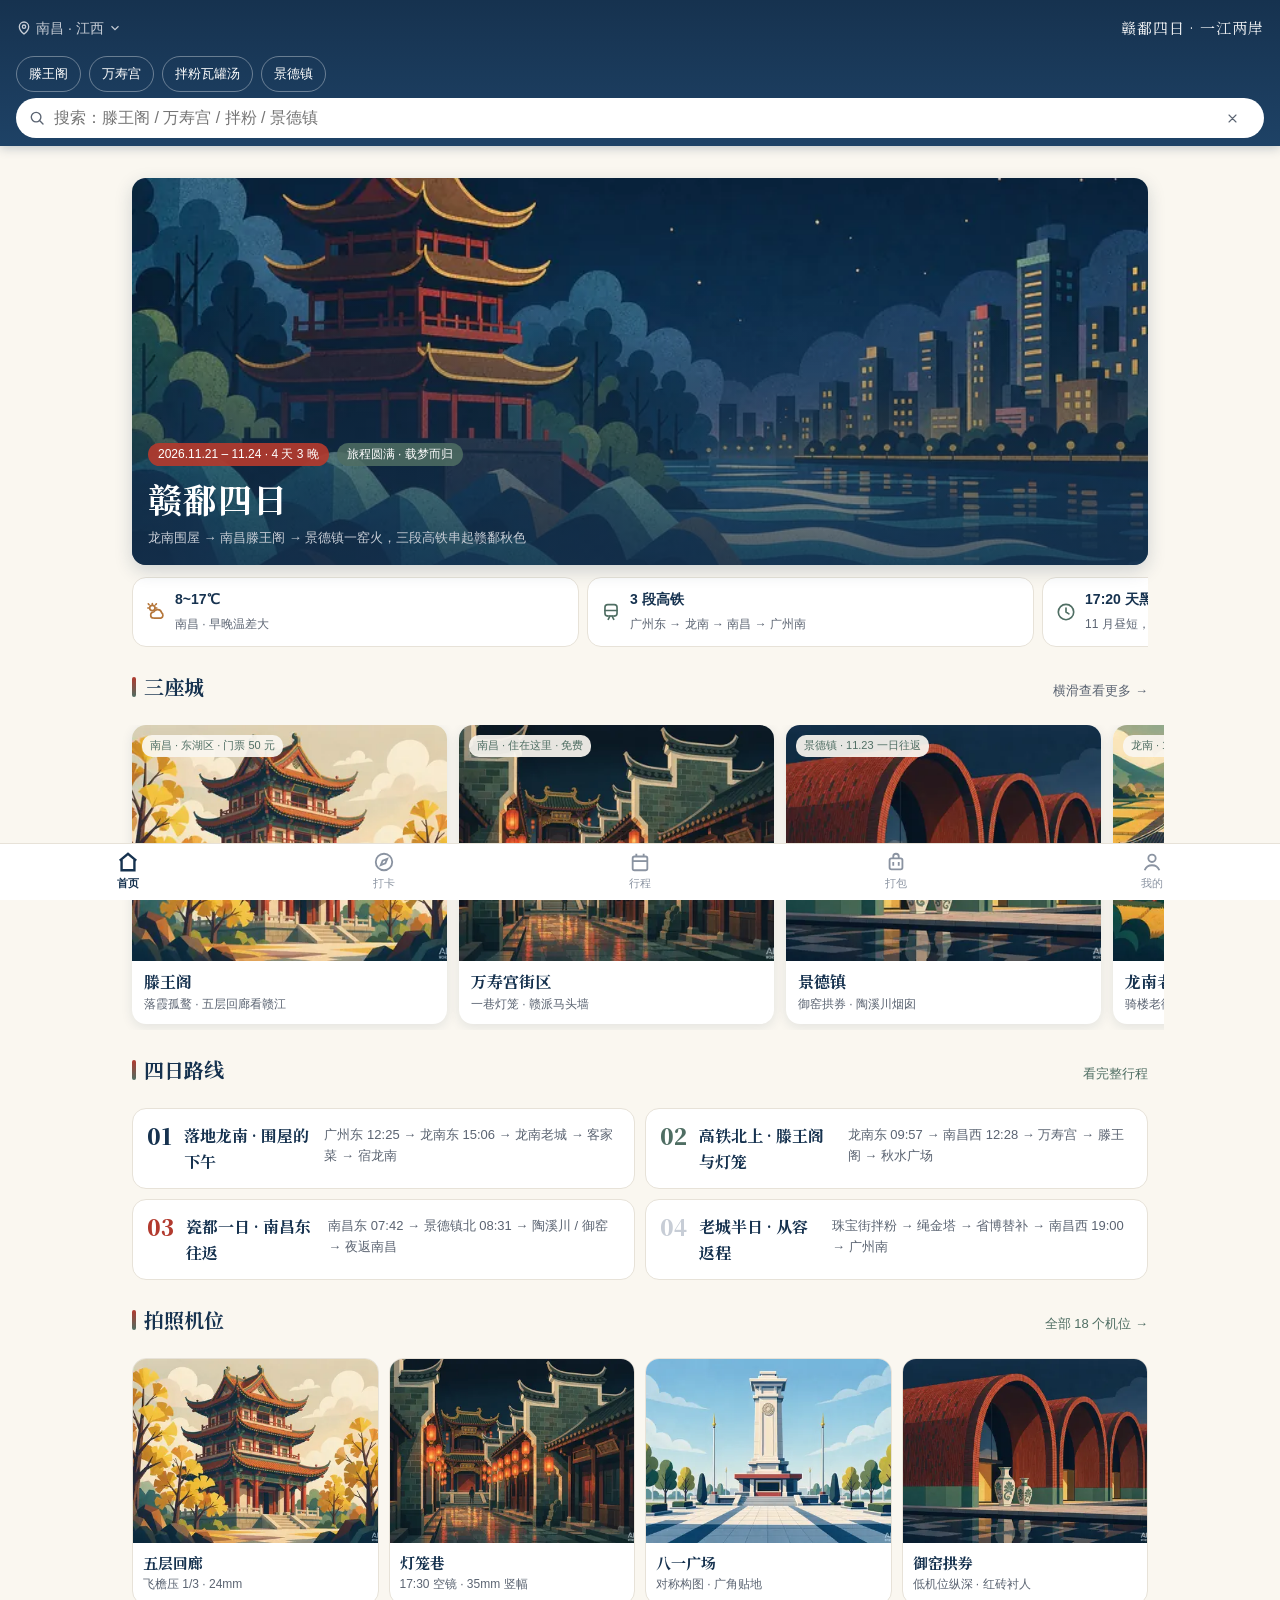
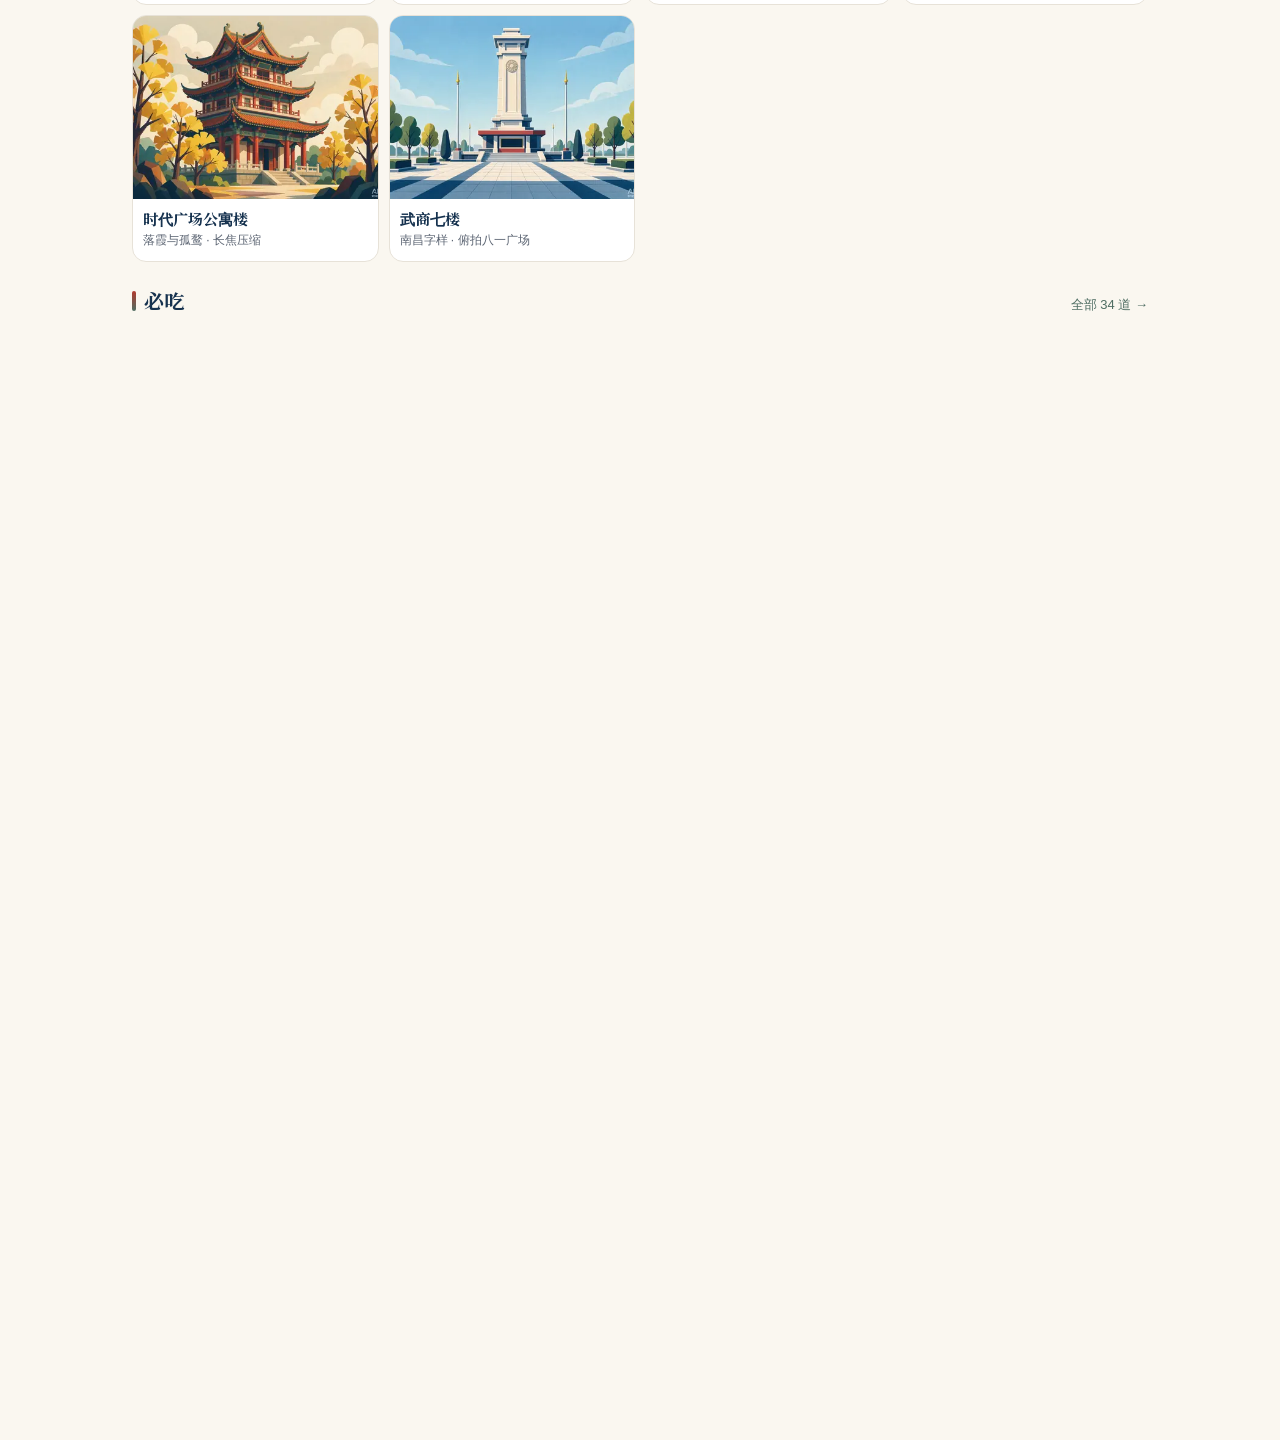
==== index.html @ b6989832 "init: 赣鄱四日行程站（龙南 南昌 景德镇）" ====
<!DOCTYPE html>
<html lang="zh-CN">
<head>
<meta charset="UTF-8">
<meta name="viewport" content="width=device-width, initial-scale=1.0, maximum-scale=1.0, user-scalable=no, viewport-fit=cover">
<meta name="theme-color" content="#16324F">
<meta name="mobile-web-app-capable" content="yes">
<meta name="apple-mobile-web-app-capable" content="yes">
<meta name="apple-mobile-web-app-status-bar-style" content="black-translucent">
<meta name="description" content="赣鄱四日：龙南客家围屋、南昌滕王阁与万寿宫、景德镇一日瓷都。2026.11.21–11.24 真实行程、车次、机位与穿搭、避坑与紧急备案。">
<title>首页 | 赣鄱四日 · 龙南 南昌 景德镇</title>
<link rel="manifest" href="manifest.webmanifest">
<link rel="icon" href="assets/icon-192.png">
<link rel="apple-touch-icon" href="assets/icon-192.png">
<!-- shell:critical — 首帧即上主题底色，避免外部样式表到达前出现白闪 -->
<style>html{background:#FAF7F0}</style>
<link rel="preload" as="font" type="font/woff2" href="assets/fonts/noto-serif-sc-subset.woff2" crossorigin>
<link rel="stylesheet" href="css/style.css">
<link rel="preload" as="image" href="assets/img/banner-nanchang-800.webp"
      imagesrcset="assets/img/banner-nanchang-400.webp 400w, assets/img/banner-nanchang-800.webp 800w"
      imagesizes="(max-width:640px) 100vw, 720px" fetchpriority="high">
</head>
<body data-page="home">
<!-- shell:icons — 手绘 SVG 图标雪碧图，改图标请改 tools/build-shell.py 后重跑 -->
<svg class="ic-sprite" aria-hidden="true" focusable="false">
  <symbol id="i-locate" viewBox="0 0 24 24"><path d="M12 21s-6.5-5.4-6.5-10.2A6.5 6.5 0 0 1 18.5 10.8C18.5 15.6 12 21 12 21z"/><circle cx="12" cy="10.6" r="2.4"/></symbol>
  <symbol id="i-heart" viewBox="0 0 24 24"><path d="M20.8 4.8a5.4 5.4 0 0 0-7.6 0L12 6.1l-1.2-1.3a5.4 5.4 0 0 0-7.6 7.6l1.2 1.3L12 21l7.6-7.3 1.2-1.3a5.4 5.4 0 0 0 0-7.6z"/></symbol>
  <symbol id="i-close" viewBox="0 0 24 24"><path d="M6.4 6.4 17.6 17.6M17.6 6.4 6.4 17.6"/></symbol>
  <symbol id="i-search" viewBox="0 0 24 24"><circle cx="10.8" cy="10.8" r="6.4"/><path d="m20 20-4.6-4.6"/></symbol>
  <symbol id="i-chevron" viewBox="0 0 24 24"><path d="m9.5 5 6.5 7-6.5 7"/></symbol>
  <symbol id="i-up" viewBox="0 0 24 24"><path d="M12 19.6V6.6"/><path d="m6.6 12.2 5.4-5.4 5.4 5.4"/></symbol>
  <symbol id="i-check" viewBox="0 0 24 24"><path d="m5 12.6 4.6 4.6L19 6.6"/></symbol>
  <symbol id="i-bulb" viewBox="0 0 24 24"><path d="M9.6 18.4h4.8"/><path d="M10.6 20.8h2.8"/><path d="M12 3.4a5.8 5.8 0 0 1 3.5 10.5c-.7.5-1.1 1.3-1.1 2.1H9.6c0-.8-.4-1.6-1.1-2.1A5.8 5.8 0 0 1 12 3.4z"/></symbol>
  <symbol id="i-download" viewBox="0 0 24 24"><path d="M12 3.8v10.2"/><path d="m8.2 10.4 3.8 3.8 3.8-3.8"/><path d="M4.6 18v1.6a2 2 0 0 0 2 2h10.8a2 2 0 0 0 2-2V18"/></symbol>
  <symbol id="i-install" viewBox="0 0 24 24"><rect x="7" y="3.2" width="10" height="17.6" rx="2.2"/><path d="M10.6 6.4h2.8"/><path d="M12 9.6v5.4"/><path d="m10.1 12.4 1.9 2 1.9-2"/></symbol>
  <symbol id="i-bag" viewBox="0 0 24 24"><rect x="4.2" y="8" width="15.6" height="12" rx="2.2"/><path d="M9 8V6.2a3 3 0 0 1 6 0V8"/><path d="M9 12.4v3.6M15 12.4v3.6"/></symbol>
  <symbol id="i-map" viewBox="0 0 24 24"><path d="M9 4 3.5 6.5v13L9 17l6 2.5L21 17V4l-6 2.5z"/><path d="M9 4v13M15 6.5v13"/></symbol>
  <symbol id="i-trash" viewBox="0 0 24 24"><path d="M4.6 7h14.8"/><path d="M9.6 7V5.4A1.4 1.4 0 0 1 11 4h2a1.4 1.4 0 0 1 1.4 1.4V7"/><path d="M6.7 7l.8 12.1a2 2 0 0 0 2 1.9h5a2 2 0 0 0 2-1.9L17.3 7"/><path d="M10.4 11v6M13.6 11v6"/></symbol>
  <symbol id="i-chat" viewBox="0 0 24 24"><path d="M4 6.6A2.6 2.6 0 0 1 6.6 4h10.8A2.6 2.6 0 0 1 20 6.6V14a2.6 2.6 0 0 1-2.6 2.6H9.4L4 20.4z"/><circle cx="9" cy="10.4" r=".9" fill="currentColor" stroke="none"/><circle cx="12" cy="10.4" r=".9" fill="currentColor" stroke="none"/><circle cx="15" cy="10.4" r=".9" fill="currentColor" stroke="none"/></symbol>
  <symbol id="i-calendar" viewBox="0 0 24 24"><rect x="4" y="5.4" width="16" height="14.2" rx="2.2"/><path d="M4 10h16M8.6 3.4v3.4M15.4 3.4v3.4"/></symbol>
  <symbol id="i-users" viewBox="0 0 24 24"><circle cx="9.4" cy="8.4" r="3.2"/><path d="M3.6 19.6c.8-3.4 3.2-5.2 5.8-5.2s5 1.8 5.8 5.2"/><path d="M16.2 5.6a3.2 3.2 0 0 1 0 6"/><path d="M17.4 14.8c2.2.6 3.6 2.4 4.2 4.8"/></symbol>
  <symbol id="i-note" viewBox="0 0 24 24"><path d="M6 3.6h8.4L19 8.2v12.2H6z"/><path d="M14 3.6v4.8h4.8"/><path d="M9 12.8h6M9 16.2h4"/></symbol>
  <symbol id="i-plane" viewBox="0 0 24 24"><path d="M21.4 3.2 2.8 10.4l6.6 2.4 2.4 6.6z"/><path d="M21.4 3.2 9.4 12.8"/></symbol>
  <symbol id="i-sun" viewBox="0 0 24 24"><circle cx="8" cy="7.6" r="2.9"/><path d="M8 2.8v1.5M3.1 7.6h1.5M11.4 7.6h1.5M4.5 4.1 3.6 3.2M11.5 4.1l.9-.9"/><path d="M17.6 18.6H9.4a3.3 3.3 0 0 1 .2-6.6 4.6 4.6 0 0 1 8.6.8 3.4 3.4 0 0 1-.6 5.8z"/></symbol>
  <symbol id="i-moon" viewBox="0 0 24 24"><circle cx="11.4" cy="12.8" r="7"/><circle cx="9" cy="10.6" r="1.3"/><circle cx="13.6" cy="14.4" r="1"/><circle cx="11" cy="16.2" r=".7"/><path d="M19.4 3.4l.5 1.4 1.4.5-1.4.5-.5 1.4-.5-1.4-1.4-.5 1.4-.5z" fill="currentColor" stroke="none"/></symbol>
  <symbol id="i-music" viewBox="0 0 24 24"><circle cx="7.6" cy="17.4" r="2.6"/><circle cx="16.4" cy="15.2" r="2.6"/><path d="M10.2 17.4V6.6l8.8-1.8v10.4"/></symbol>
  <symbol id="i-bowl" viewBox="0 0 24 24"><path d="M3.8 11.6h16.4a8.2 8.2 0 0 1-16.4 0z"/><path d="M2.6 11.6h18.8"/><path d="M9.4 8.6c1.2-1.4 1.2-2.6 0-4M14.6 8.6c1.2-1.4 1.2-2.6 0-4"/></symbol>
  <symbol id="i-noodle" viewBox="0 0 24 24"><path d="M4.4 12.2h15.2a7.6 7.6 0 0 1-15.2 0z"/><path d="M3.2 12.2h17.6"/><path d="M14.6 3.2 20.8 9.4M17.4 2.6 21.6 6.8"/><path d="M8.8 9.4c2.4-1.6 4.4 1.6 6.8 0"/></symbol>
  <symbol id="i-rice" viewBox="0 0 24 24"><path d="M4 12.6h16a8 8 0 0 1-16 0z"/><path d="M2.8 12.6h18.4"/><path d="M6.8 12.6a5.2 5.2 0 0 1 10.4 0"/><circle cx="10.2" cy="9.6" r=".7" fill="currentColor" stroke="none"/><circle cx="13.6" cy="10" r=".7" fill="currentColor" stroke="none"/></symbol>
  <symbol id="i-fish" viewBox="0 0 24 24"><path d="M15 12c-2.4-3.8-5-5.4-7.6-5.4C4.6 6.6 3 9.2 3 12s1.6 5.4 4.4 5.4c2.6 0 5.2-1.6 7.6-5.4z"/><path d="M15 7.4 20.4 12 15 16.6z"/><circle cx="6.6" cy="10.8" r=".8" fill="currentColor" stroke="none"/></symbol>
  <symbol id="i-meat" viewBox="0 0 24 24"><path d="M5.2 8.2c3.6-3 8.6-3.4 12.2-.8 3 2.2 3.4 6 .8 8.8-2.6 2.8-7.4 3.6-11 1.6-3.6-2-4.6-6.8-2-9.6z"/><path d="M8 10.8c2.8-1.4 5.8-.8 7.6 1.6"/></symbol>
  <symbol id="i-chili" viewBox="0 0 24 24"><path d="M8 19.4c-3-3.8-2.2-9 1.8-11.2 2.6-1.4 5.2-.4 5.8 1.6-3.6 1-5.6 4.2-4.6 7.6.4 1.4-.6 2.6-3 2z"/><path d="M13.4 6.4c1.2-1.6 2.8-1.8 4.2-1-.4 1.4-1.4 2.4-2.8 2.6"/></symbol>
  <symbol id="i-fire" viewBox="0 0 24 24"><path d="M12 20.8c3.3 0 5.8-2.3 5.8-5.4 0-5.6-5.8-6.6-5.8-11.4 0 0-6.2 3.2-6.2 9.6 0 4 3 7.2 6.2 7.2z"/><path d="M12 20.8c1.7 0 3-1.2 3-2.9 0-2.4-2.4-3.4-2.4-5.9 0 0-3 1.7-3 4.7 0 2.3 1.1 4.1 2.4 4.1z"/></symbol>
  <symbol id="i-drumstick" viewBox="0 0 24 24"><path d="M18.4 5.2c1 2.6-.4 5.4-3 7-2.4 1.4-5.2 1.6-7.4.6l2.2-2.2c1.8-1.8 2.4-4.4 1.4-6.4z"/><path d="M8.2 12.6 5.2 15.6"/><circle cx="4.4" cy="17" r="1.8"/><circle cx="7" cy="14.4" r="1.8"/></symbol>
  <symbol id="i-dumpling" viewBox="0 0 24 24"><path d="M3.8 15.6c0-4 3.7-7.2 8.2-7.2s8.2 3.2 8.2 7.2z"/><path d="M3.8 15.6h16.4"/><path d="M7.2 10.8c-.6 1.4-1 3-1 4.8M12 8.8v6.8M16.8 10.8c.6 1.4 1 3 1 4.8"/></symbol>
  <symbol id="i-tofu" viewBox="0 0 24 24"><rect x="4.4" y="6.8" width="15.2" height="11" rx="2"/><path d="M4.4 11.4h15.2M9.8 6.8v11"/></symbol>
  <symbol id="i-veg" viewBox="0 0 24 24"><path d="M6.6 17.8C4 15 4.6 9.6 9.4 6.8c4.8-2.8 10-1.2 11.4 3 1.4 4.4-2.2 9-7 9.8-2.8.4-5.6.2-7.2-1.8z"/><path d="M9.6 17.4C11.6 12.8 14.2 9.4 17.8 7.4"/></symbol>
  <symbol id="i-skewer" viewBox="0 0 24 24"><path d="M9.2 21V4.2"/><circle cx="9.2" cy="7.6" r="2.5"/><circle cx="9.2" cy="12.6" r="2.5"/><circle cx="9.2" cy="17.6" r="2.5"/></symbol>
  <symbol id="i-drink" viewBox="0 0 24 24"><path d="M6.6 6.6h10.8l-1.4 13a2 2 0 0 1-2 1.8h-4a2 2 0 0 1-2-1.8z"/><path d="M5.4 6.6h13.2"/><path d="M14.6 2.8 12.4 7"/><path d="M9.6 11.4h4.4v3.4H9.6z"/></symbol>
  <symbol id="i-pig" viewBox="0 0 24 24"><circle cx="12" cy="12.6" r="6.8"/><path d="M6.6 8 5.2 4.4l3.8 1.6M17.4 8l1.4-3.6-3.8 1.6"/><ellipse cx="12" cy="14.2" rx="3.2" ry="2.2"/><circle cx="10.8" cy="14.2" r=".6" fill="currentColor" stroke="none"/><circle cx="13.2" cy="14.2" r=".6" fill="currentColor" stroke="none"/><circle cx="9.4" cy="10.8" r=".7" fill="currentColor" stroke="none"/><circle cx="14.6" cy="10.8" r=".7" fill="currentColor" stroke="none"/></symbol>
  <symbol id="i-hotel" viewBox="0 0 24 24"><path d="M3.4 20.4V7.6"/><path d="M3.4 14.4h17.2v6"/><path d="M8 11.6a2.4 2.4 0 0 1 2.4-2.4h5.6a2.4 2.4 0 0 1 2.4 2.4v2.8"/></symbol>
  <symbol id="i-craft" viewBox="0 0 24 24"><path d="M12 3.6 20.4 12 12 20.4 3.6 12z"/><path d="M12 8.2 15.8 12 12 15.8 8.2 12z"/></symbol>
  <symbol id="i-silver" viewBox="0 0 24 24"><path d="M4.6 5.6c0 6.4 3.3 10.6 7.4 12.8 4.1-2.2 7.4-6.4 7.4-12.8"/><path d="M4.6 5.6h14.8"/><circle cx="12" cy="19.4" r="1.5"/></symbol>
  <symbol id="i-wine" viewBox="0 0 24 24"><path d="M7 6.8h10l-1.2 11.2a2.4 2.4 0 0 1-2.4 2.2h-2.8a2.4 2.4 0 0 1-2.4-2.2z"/><path d="M7 6.8c0-2 2.2-3.4 5-3.4s5 1.4 5 3.4"/><path d="M8.2 11.6h7.6"/></symbol>
  <symbol id="i-stage" viewBox="0 0 24 24"><path d="M3.6 20.4V6.4M20.4 20.4V6.4"/><path d="M3.6 6.4h16.8"/><path d="M6 6.4c0 5.4 2 9.2 6 9.6 4-.4 6-4.2 6-9.6"/></symbol>
  <symbol id="i-house" viewBox="0 0 24 24"><path d="M3.6 10.6 12 4.2l8.4 6.4"/><path d="M6.2 9.4v5.2h11.6V9.4"/><path d="M8.6 14.6v5.8M15.4 14.6v5.8"/><path d="M6.4 20.4h11.2"/></symbol>
  <symbol id="i-compass" viewBox="0 0 24 24"><circle cx="12" cy="12" r="8.4"/><path d="m15.2 8.8-2.2 5.6-5.6 2.2 2.2-5.6z"/></symbol>
  <symbol id="i-card" viewBox="0 0 24 24"><rect x="3.4" y="5.4" width="17.2" height="13.2" rx="2.2"/><circle cx="8.8" cy="11" r="1.9"/><path d="M14.2 10.2h3.6M14.2 13.4h2.4"/><path d="M6.2 15.6c1.2-1 2.6-1.4 4-1.2"/></symbol>
  <symbol id="i-plug" viewBox="0 0 24 24"><path d="M9 3.6v5M15 3.6v5"/><path d="M7 8.6h10v2.8a5 5 0 0 1-10 0z"/><path d="M12 16.4v4"/></symbol>
  <symbol id="i-coat" viewBox="0 0 24 24"><path d="M9.2 3.8 5 6 3.6 10.8 6.2 12.4v8h11.6v-8l2.6-1.6-1.4-4.8-4.2-2.2"/><path d="M9.2 3.8c0 1.6 1.3 2.8 2.8 2.8s2.8-1.2 2.8-2.8"/></symbol>
  <symbol id="i-bottle" viewBox="0 0 24 24"><rect x="8.4" y="8.8" width="7.2" height="11.6" rx="2"/><path d="M10.4 8.8V5.6h3.2v3.2"/><rect x="9.6" y="2.6" width="4.8" height="3" rx="1"/></symbol>
  <symbol id="i-pill" viewBox="0 0 24 24"><g transform="rotate(-45 12 12)"><rect x="3.4" y="8.8" width="17.2" height="6.4" rx="3.2"/><path d="M12 8.8v6.4"/></g></symbol>
  <symbol id="i-backpack" viewBox="0 0 24 24"><path d="M5.6 9.4a6.4 6.4 0 0 1 12.8 0v9.2a2.4 2.4 0 0 1-2.4 2.4H8a2.4 2.4 0 0 1-2.4-2.4z"/><path d="M9 9.4V6.8a3 3 0 0 1 6 0v2.6"/><path d="M9.6 13.2h4.8v3.6H9.6z"/></symbol>
  <symbol id="i-ban" viewBox="0 0 24 24"><circle cx="12" cy="12" r="8.4"/><path d="M6.4 17.6 17.6 6.4"/></symbol>
  <symbol id="i-bell" viewBox="0 0 24 24"><path d="M6.4 17.4c1-1.2 1.4-2.6 1.4-4.2C7.8 9.4 9.6 7 12 7s4.2 2.4 4.2 6.2c0 1.6.4 3 1.4 4.2z"/><path d="M4.6 17.4h14.8"/><path d="M10.2 20.4a2.1 2.1 0 0 0 3.6 0"/></symbol>
  <symbol id="i-train" viewBox="0 0 24 24"><rect x="5.4" y="4" width="13.2" height="12.4" rx="3"/><path d="M5.4 10.4h13.2"/><path d="M9 20l1.8-3.6M15 20l-1.8-3.6"/><path d="M8 16.4h.01M16 16.4h.01"/></symbol>
  <symbol id="i-camera" viewBox="0 0 24 24"><rect x="3.4" y="7.6" width="17.2" height="12" rx="2.6"/><path d="M8.6 7.6 10 5.2h4l1.4 2.4"/><circle cx="12" cy="13.6" r="3.6"/></symbol>
  <symbol id="i-umbrella" viewBox="0 0 24 24"><path d="M3.4 12.2a8.6 8.6 0 0 1 17.2 0z"/><path d="M12 12.2v6.4a2.4 2.4 0 0 1-4.8 0"/><path d="M12 3.6v1"/></symbol>
  <symbol id="i-ticket" viewBox="0 0 24 24"><path d="M3.6 8.2V6.4h16.8v1.8a2.4 2.4 0 0 0 0 4.4v1.8H3.6v-1.8a2.4 2.4 0 0 0 0-4.4z"/><path d="M9 8.4v7.2" stroke-dasharray="2 2.4"/></symbol>
  <symbol id="i-clock" viewBox="0 0 24 24"><circle cx="12" cy="12" r="8.4"/><path d="M12 7.6V12l3.2 2"/></symbol>
  <symbol id="i-porcelain" viewBox="0 0 24 24"><path d="M8 3.6h8l-.6 3.2c2 1.2 3.2 3.4 3.2 6 0 4.2-3.2 7.6-6.6 7.6S5.4 17 5.4 12.8c0-2.6 1.2-4.8 3.2-6z"/><path d="M9.4 8.6c1.6 1 3.6 1 5.2 0"/><path d="M9.6 3.6c0-1.2 1-1.6 1.6-1.6"/></symbol>
  <symbol id="i-pagoda" viewBox="0 0 24 24"><path d="M4.6 19.4h14.8"/><path d="M6.4 19.4V9.2h11.2v10.2"/><path d="M4 9.2h16L12 4z"/><path d="M9.6 19.4v-5.6h4.8v5.6"/><path d="M12 4V1.8"/></symbol>
  <symbol id="i-fountain" viewBox="0 0 24 24"><path d="M3 20.4h18"/><path d="M12 20.4V12"/><path d="M12 12c0-3 2-5 4.4-5.6M12 12c0-3-2-5-4.4-5.6"/><path d="M12 12c0-2 .8-3.6 2-4.6M12 12c0-2-.8-3.6-2-4.6"/><path d="M6.6 6.4h.01M17.4 6.4h.01"/></symbol>
</svg>
<!-- /shell:icons -->

<!-- shell:topbar — 由 tools/build-shell.py 生成，改壳请改脚本后重跑 -->
<header class="topbar has-chips has-search">
  <div class="topbar-row">
    <button class="loc-btn" id="locBtn" aria-label="定位">
      <svg viewBox="0 0 24 24" width="16" height="16" fill="none" stroke="currentColor" stroke-width="2"><path d="M12 21s-7-5.5-7-11a7 7 0 1 1 14 0c0 5.5-7 11-7 11z"/><circle cx="12" cy="10" r="2.5"/></svg>
      <span id="locText">南昌 · 江西</span>
      <svg viewBox="0 0 24 24" width="14" height="14" fill="none" stroke="currentColor" stroke-width="2"><path d="m6 9 6 6 6-6"/></svg>
    </button>
    <span class="topbar-title">赣鄱四日 · 一江两岸</span>
  </div>

  <div class="hot-chips" id="hotChips">
    <a class="chip-link" href="index.html?kw=滕王阁" data-kw="滕王阁">滕王阁</a>
    <a class="chip-link" href="index.html?kw=万寿宫" data-kw="万寿宫">万寿宫</a>
    <a class="chip-link" href="explore.html?kw=拌粉" data-kw="拌粉">拌粉瓦罐汤</a>
    <a class="chip-link" href="explore.html?kw=景德镇" data-kw="景德镇">景德镇</a>
  </div>
  <div class="search-wrap">
    <svg class="ic search-ico" aria-hidden="true"><use href="#i-search"/></svg>
    <input id="searchInput" type="search" placeholder="搜索：滕王阁 / 万寿宫 / 拌粉 / 景德镇" autocomplete="off" aria-label="搜索目的地、美食、非遗">
    <button class="search-clear" id="searchClear" hidden aria-label="清空搜索"><svg class="ic" aria-hidden="true"><use href="#i-close"/></svg></button>
  </div>
</header>
<!-- /shell:topbar -->

<!-- shell:tabbar — 由 tools/build-shell.py 生成，改壳请改脚本后重跑 -->
<nav class="tabbar" aria-label="主导航">
  <a class="tab active" href="index.html" aria-label="首页" aria-current="page">
    <svg viewBox="0 0 24 24" fill="none" stroke="currentColor" stroke-width="2"><path d="M3 10.5 12 3l9 7.5"/><path d="M5 9.5V21h14V9.5"/></svg>
    <span>首页</span>
  </a>
  <a class="tab" href="explore.html" aria-label="打卡">
    <svg viewBox="0 0 24 24" fill="none" stroke="currentColor" stroke-width="2"><circle cx="12" cy="12" r="9"/><path d="m15.5 8.5-2 5-5 2 2-5z"/></svg>
    <span>打卡</span>
  </a>
  <a class="tab" href="trip.html" aria-label="行程">
    <svg viewBox="0 0 24 24" fill="none" stroke="currentColor" stroke-width="2"><path d="M8 3v3M16 3v3"/><rect x="4" y="6" width="16" height="15" rx="2"/><path d="M4 11h16"/></svg>
    <span>行程</span>
  </a>
  <a class="tab" href="pack.html" aria-label="打包">
    <svg viewBox="0 0 24 24" fill="none" stroke="currentColor" stroke-width="2"><rect x="5" y="8" width="14" height="12" rx="2"/><path d="M9 8V6a3 3 0 0 1 6 0v2M9 12v4M15 12v4"/></svg>
    <span>打包</span>
  </a>
  <a class="tab" href="me.html" aria-label="我的">
    <svg viewBox="0 0 24 24" fill="none" stroke="currentColor" stroke-width="2"><circle cx="12" cy="8" r="4"/><path d="M4 21c1.5-4 5-5.5 8-5.5s6.5 1.5 8 5.5"/></svg>
    <span>我的</span>
  </a>
</nav>
<!-- /shell:tabbar -->


<main id="app">
<section class="view" data-view="home">

  <!-- Banner -->
  <div class="banner">
    <img src="assets/img/banner-nanchang-800.webp"
         srcset="assets/img/banner-nanchang-400.webp 400w, assets/img/banner-nanchang-800.webp 800w"
         sizes="(max-width:640px) 100vw, 720px"
         width="800" height="600" fetchpriority="high" decoding="async"
         alt="赣江夜色与滕王阁剪影">
    <div class="banner-text">
      <p class="banner-meta"><span class="banner-tag">2026.11.21 – 11.24 · 4 天 3 晚</span><span class="cd-chip" id="cdText">距出发</span></p>
      <h1>赣鄱四日</h1>
      <p class="banner-sub">龙南围屋 → 南昌滕王阁 → 景德镇一窑火，三段高铁串起赣鄱秋色</p>
    </div>
  </div>

  <!-- 天气 + 行程提示条 -->
  <div class="wx-fest" aria-label="天气与行程信息">
    <div class="wx-item">
      <svg class="ic wx-ic" aria-hidden="true"><use href="#i-sun"/></svg>
      <div><b>8~17℃</b><i>南昌 · 早晚温差大</i></div>
    </div>
    <div class="wx-item">
      <svg class="ic wx-ic teal" aria-hidden="true"><use href="#i-train"/></svg>
      <div><b>3 段高铁</b><i>广州东 → 龙南 → 南昌 → 广州南</i></div>
    </div>
    <div class="wx-item">
      <svg class="ic wx-ic teal" aria-hidden="true"><use href="#i-clock"/></svg>
      <div><b>17:20 天黑</b><i>11 月昼短，机位要赶早</i></div>
    </div>
  </div>

  <!-- 三城横滑卡片 -->
  <div class="sec-head">
    <h2>三座城</h2><span class="sec-sub">横滑查看更多 →</span>
  </div>
  <div class="hscroll" data-hscroll>
    <a class="dest-card" href="#/p-tengwang" data-detail="p-tengwang" data-keywords="滕王阁 南昌 赣江 名楼">
      <img src="assets/img/tengwang-400.webp" srcset="assets/img/tengwang-400.webp 400w, assets/img/tengwang-800.webp 800w" sizes="(max-width:640px) 62vw, 300px" loading="lazy" decoding="async" width="400" height="300" alt="滕王阁与赣江">
      <span class="dest-badge">南昌 · 东湖区 · 门票 50 元</span>
      <h3>滕王阁</h3><p>落霞孤鹜 · 五层回廊看赣江</p>
    </a>
    <a class="dest-card" href="#/p-wanshou-lantern" data-detail="p-wanshou-lantern" data-keywords="万寿宫 灯笼 街区 夜景 住宿">
      <img src="assets/img/wanshougong-400.webp" srcset="assets/img/wanshougong-400.webp 400w, assets/img/wanshougong-800.webp 800w" sizes="(max-width:640px) 62vw, 300px" loading="lazy" decoding="async" width="400" height="300" alt="万寿宫街区灯笼">
      <span class="dest-badge">南昌 · 住在这里 · 免费</span>
      <h3>万寿宫街区</h3><p>一巷灯笼 · 赣派马头墙</p>
    </a>
    <a class="dest-card" href="#/p-jdz-yuyao" data-detail="p-jdz-yuyao" data-keywords="景德镇 御窑 瓷器 一日游 陶溪川">
      <img src="assets/img/jingdezhen-400.webp" srcset="assets/img/jingdezhen-400.webp 400w, assets/img/jingdezhen-800.webp 800w" sizes="(max-width:640px) 62vw, 300px" loading="lazy" decoding="async" width="400" height="300" alt="景德镇御窑红砖拱券">
      <span class="dest-badge">景德镇 · 11.23 一日往返</span>
      <h3>景德镇</h3><p>御窑拱券 · 陶溪川烟囱</p>
    </a>
    <a class="dest-card" href="#/p-longnan-town" data-detail="p-longnan-town" data-keywords="龙南 老城 濂江 客家">
      <img src="assets/img/longnan-400.webp" srcset="assets/img/longnan-400.webp 400w, assets/img/longnan-800.webp 800w" sizes="(max-width:640px) 62vw, 300px" loading="lazy" decoding="async" width="400" height="300" alt="龙南老城与濂江">
      <span class="dest-badge">龙南 · 11.21 一晚 · 免费</span>
      <h3>龙南老城</h3><p>骑楼老街 · 濂江边慢走</p>
    </a>
    <a class="dest-card" href="#/p-qiushui" data-detail="p-qiushui" data-keywords="秋水广场 喷泉 红谷滩 夜景 南昌之星">
      <img src="assets/img/qiushui-400.webp" srcset="assets/img/qiushui-400.webp 400w, assets/img/qiushui-800.webp 800w" sizes="(max-width:640px) 62vw, 300px" loading="lazy" decoding="async" width="400" height="300" alt="赣江边秋水广场与摩天轮">
      <span class="dest-badge">南昌 · 红谷滩 · 免费</span>
      <h3>秋水广场</h3><p>江风与天际线 · 喷泉看公告</p>
    </a>
  </div>

  <!-- 主题路线 -->
  <div class="sec-head"><h2>四日路线</h2><a class="sec-link" href="trip.html" data-goto="trip">看完整行程</a></div>
  <div class="route-grid">
    <button class="route-card" data-goto="trip">
      <span class="route-num r1">01</span>
      <h3>落地龙南 · 围屋的下午</h3>
      <p>广州东 12:25 → 龙南东 15:06 → 龙南老城 → 客家菜 → 宿龙南</p>
    </button>
    <button class="route-card" data-goto="trip">
      <span class="route-num r2">02</span>
      <h3>高铁北上 · 滕王阁与灯笼</h3>
      <p>龙南东 09:57 → 南昌西 12:28 → 万寿宫 → 滕王阁 → 秋水广场</p>
    </button>
    <button class="route-card" data-goto="trip">
      <span class="route-num r3">03</span>
      <h3>瓷都一日 · 南昌东往返</h3>
      <p>南昌东 07:42 → 景德镇北 08:31 → 陶溪川 / 御窑 → 夜返南昌</p>
    </button>
    <button class="route-card" data-goto="trip">
      <span class="route-num r4">04</span>
      <h3>老城半日 · 从容返程</h3>
      <p>珠宝街拌粉 → 绳金塔 → 省博替补 → 南昌西 19:00 → 广州南</p>
    </button>
  </div>

  <!-- 拍照机位 -->
  <div class="sec-head"><h2>拍照机位</h2><a class="sec-link" href="explore.html#spots">全部 18 个机位 →</a></div>
  <div class="craft-grid">
    <a class="craft-card" href="#/p-tengwang-corridor" data-detail="p-tengwang-corridor" data-keywords="滕王阁 回廊 机位 飞檐">
      <img src="assets/img/tengwang-400.webp" srcset="assets/img/tengwang-400.webp 400w, assets/img/tengwang-800.webp 800w" sizes="(max-width:640px) 45vw, 220px" loading="lazy" decoding="async" width="400" height="300" alt="滕王阁飞檐">
      <h3>五层回廊</h3><p>飞檐压 1/3 · 24mm</p>
    </a>
    <a class="craft-card" href="#/p-wanshou-lantern" data-detail="p-wanshou-lantern" data-keywords="万寿宫 灯笼 夜景 机位">
      <img src="assets/img/wanshougong-400.webp" srcset="assets/img/wanshougong-400.webp 400w, assets/img/wanshougong-800.webp 800w" sizes="(max-width:640px) 45vw, 220px" loading="lazy" decoding="async" width="400" height="300" alt="万寿宫灯笼巷">
      <h3>灯笼巷</h3><p>17:30 空镜 · 35mm 竖幅</p>
    </a>
    <a class="craft-card" href="#/p-bayi" data-detail="p-bayi" data-keywords="八一广场 纪念塔 对称 机位">
      <img src="assets/img/bayi-400.webp" srcset="assets/img/bayi-400.webp 400w, assets/img/bayi-800.webp 800w" sizes="(max-width:640px) 45vw, 220px" loading="lazy" decoding="async" width="400" height="300" alt="八一广场纪念塔">
      <h3>八一广场</h3><p>对称构图 · 广角贴地</p>
    </a>
    <a class="craft-card" href="#/p-jdz-yuyao" data-detail="p-jdz-yuyao" data-keywords="景德镇 御窑 拱券 建筑 机位">
      <img src="assets/img/jingdezhen-400.webp" srcset="assets/img/jingdezhen-400.webp 400w, assets/img/jingdezhen-800.webp 800w" sizes="(max-width:640px) 45vw, 220px" loading="lazy" decoding="async" width="400" height="300" alt="御窑博物馆红砖拱券">
      <h3>御窑拱券</h3><p>低机位纵深 · 红砖衬人</p>
    </a>
    <a class="craft-card" href="#/p-tw-times" data-detail="p-tw-times" data-keywords="时代广场 公寓楼 落霞 孤鹜 滕王阁 机位">
      <img src="assets/img/tengwang-400.webp" srcset="assets/img/tengwang-400.webp 400w, assets/img/tengwang-800.webp 800w" sizes="(max-width:640px) 45vw, 220px" loading="lazy" decoding="async" width="400" height="300" alt="滕王阁与赣江落日">
      <h3>时代广场公寓楼</h3><p>落霞与孤鹜 · 长焦压缩</p>
    </a>
    <a class="craft-card" href="#/p-wushang" data-detail="p-wushang" data-keywords="武商 七楼 空中花园 南昌字样 八一广场 机位">
      <img src="assets/img/bayi-400.webp" srcset="assets/img/bayi-400.webp 400w, assets/img/bayi-800.webp 800w" sizes="(max-width:640px) 45vw, 220px" loading="lazy" decoding="async" width="400" height="300" alt="八一广场与城市天际线">
      <h3>武商七楼</h3><p>南昌字样 · 俯拍八一广场</p>
    </a>
  </div>

  <!-- 美食 -->
  <div class="sec-head"><h2>必吃</h2><a class="sec-link" href="food.html" data-goto="food">全部 34 道 →</a></div>
  <div class="food-list">
    <a class="food-item" href="#/f-bancen" data-detail="f-bancen" data-keywords="拌粉 南昌 早点 瓦罐汤">
      <img src="assets/img/food-bancen-400.webp" srcset="assets/img/food-bancen-400.webp 400w, assets/img/food-bancen-800.webp 800w" sizes="72px" loading="lazy" decoding="async" width="400" height="300" alt="南昌拌粉与瓦罐汤">
      <div><h3>南昌拌粉 + 瓦罐汤</h3><p>7 块钱的早饭，蹲在店门口吃完才算到南昌</p></div>
      <span class="food-tag">必吃</span>
    </a>
    <div class="food-item" data-detail="f-jdz-taojie" data-keywords="陶姐 冷粉 景德镇">
      <span class="food-ic"><svg class="ic" aria-hidden="true"><use href="#i-noodle"/></svg></span>
      <div><h3>陶姐冷粉</h3><p>橘子皮 + 辣椒，凉的，比拌粉更韧</p></div>
      <span class="food-tag">瓷都</span>
    </div>
    <div class="food-item" data-detail="f-dapinghuo" data-keywords="打平伙 鲜辣小炒 赣菜 南昌">
      <span class="food-ic"><svg class="ic" aria-hidden="true"><use href="#i-chili"/></svg></span>
      <div><h3>打平伙 · 鲜辣小炒</h3><p>现炒锅气足，几个人点一桌分着吃</p></div>
      <span class="food-tag">口碑</span>
    </div>
    <div class="food-item" data-detail="f-lili" data-keywords="丽丽 水煮 辣汤 串">
      <span class="food-ic"><svg class="ic" aria-hidden="true"><use href="#i-bowl"/></svg></span>
      <div><h3>丽丽水煮</h3><p>景德镇抚州弄，空心粉记得加豆冲</p></div>
      <span class="food-tag">瓷都</span>
    </div>
    <div class="food-item" data-detail="f-jdz-youtiao">
      <span class="food-ic"><svg class="ic" aria-hidden="true"><use href="#i-dumpling"/></svg></span>
      <div><h3>油条包麻糍</h3><p>咸甜脆糯四重口感，最上镜的街头小吃</p></div>
    </div>
    <div class="food-item" data-detail="f-yanju">
      <span class="food-ic"><svg class="ic" aria-hidden="true"><use href="#i-drumstick"/></svg></span>
      <div><h3>龙南盐焗鸡</h3><p>粗盐焗熟，手撕着吃，皮是精华</p></div>
      <span class="food-tag">客家</span>
    </div>
    <div class="food-item" data-detail="f-baitanggao">
      <span class="food-ic"><svg class="ic" aria-hidden="true"><use href="#i-rice"/></svg></span>
      <div><h3>白糖糕</h3><p>外脆内糯，出锅三分钟内最好吃</p></div>
    </div>
    <div class="food-item" data-detail="f-shengjinta-street">
      <span class="food-ic"><svg class="ic" aria-hidden="true"><use href="#i-skewer"/></svg></span>
      <div><h3>绳金塔美食街</h3><p>拍完塔转身吃夜宵，本地人比游客多</p></div>
    </div>
  </div>

  <!-- 游记 -->
  <div class="sec-head"><h2>游记</h2><span class="sec-sub">来自这趟赣鄱之行</span></div>
  <div class="note-list">
    <article class="note-card" data-detail="n-tengwang-night">
      <h3>滕王阁的灯亮起来那一刻</h3>
      <p>18:10 上到五层，江面还是灰蓝色。等灯一亮，整座阁楼从暗红变成暖金……</p>
      <span class="note-meta">Day 2 · 滕王阁</span>
    </article>
    <article class="note-card" data-detail="n-wanshou-lantern">
      <h3>被一整条巷子的灯笼晃到</h3>
      <p>酒店放下行李出来，巷子刚亮灯，青砖被照成暖橘色……</p>
      <span class="note-meta">Day 2 · 万寿宫</span>
    </article>
    <article class="note-card" data-detail="n-jdz-day">
      <h3>一天来回景德镇，值不值</h3>
      <p>7:42 出发，8:31 到。一天里看了拱券、烟囱，吃了冷粉和油条包麻糍……</p>
      <span class="note-meta">Day 3 · 景德镇</span>
    </article>
    <article class="note-card" data-detail="n-bancen-morning">
      <h3>南昌的早晨，从一碗拌粉开始</h3>
      <p>七点半的珠宝街，蒸汽从瓦罐缸里冒出来，拌粉 7 块，肉饼汤 8 块……</p>
      <span class="note-meta">Day 4 · 珠宝街</span>
    </article>
    <article class="note-card" data-detail="n-longnan-town">
      <h3>龙南的第一个傍晚，交给濂江</h3>
      <p>围屋这次不去，反而多出一个不赶路的傍晚，骑楼灯刚亮，江边有人遛狗……</p>
      <span class="note-meta">Day 1 · 龙南老城</span>
    </article>
    <article class="note-card" data-detail="n-qiushui-fountain">
      <h3>秋水广场没开喷泉，但江风很好</h3>
      <p>到的时候喷泉在检修，人群散得很快，反而得到一段安静的江滩……</p>
      <span class="note-meta">Day 2 · 秋水广场</span>
    </article>
  </div>
  <p class="sec-more"><a class="sec-link" href="trip.html" data-goto="trip">看这 4 天完整行程 →</a></p>

  <!-- 紧急备案入口 -->
  <div class="consult">
    <div>
      <h3>临时有变？</h3>
      <p>闭馆、下雨、误车、身体不适——先看这份备案</p>
    </div>
    <a class="btn-cta" href="trip.html#planB">紧急备案</a>
  </div>
</section>
</main>

<script src="js/data.js" defer></script>
<script src="js/layout.js" defer></script>
<script src="js/app.js" defer></script>
</body>
</html>
---- css/style.css ----
/* ===== 赣鄱四日 · 龙南 南昌 景德镇 =====
   主色 赣江夜蓝 #16324F | 青瓷绿 #4F6E63 | 滕王阁朱红 CTA #B23A2E
   瓦灰 #C7CDD6 | 米白 #FAF7F0 | 正文 #1F2937
   标题 思源宋体 · 正文 PingFang SC / Noto Sans SC */

/* ===== 标题字体：自托管子集 =====
   源字体 Noto Serif SC（Copyright 2017-2024 Adobe，SIL Open Font License 1.1）
   已按本站标题实际用字子集化，保留 wght 200-900 可变轴。
   单文件 167KB 取代原先 Google Fonts 的 221KB CSS + 1195KB 字体分片，且不再依赖第三方域名。
   新增/修改标题文案后，请重跑 tools/subset-font.py 重新生成。 */
@font-face {
  font-family: "Noto Serif SC";
  font-style: normal;
  font-weight: 200 900;
  font-display: swap;                       /* 字体未到货时先用系统宋体渲染，避免白屏 */
  src: url("../assets/fonts/noto-serif-sc-subset.woff2") format("woff2");
}

:root {
  --indigo: #16324F;
  --teal: #4F6E63;
  --cta: #B23A2E;
  --silver: #C7CDD6;
  --bg: #FAF7F0;
  --ink: #1F2937;
  --ink-2: #5B6472;
  --card: #FFFFFF;
  --line: #E7E2D8;
  --radius: 14px;
  --pad: 16px;           /* 移动端卡片边距 16px */
  /* 标题字体：Noto Serif SC 由页面异步加载；未到货前用系统宋体兜底，避免字体切换时版式跳动 */
  --font-title: "Noto Serif SC", "Source Han Serif SC", "Songti SC", "SimSun", serif;
  --font-body: "PingFang SC", "Noto Sans SC", "Microsoft YaHei", sans-serif;
}

* { margin: 0; padding: 0; box-sizing: border-box; }
html {
  scroll-behavior: smooth;
  -webkit-text-size-adjust: 100%;
  background: var(--bg);          /* 画布底色；配合各页 head 里的内联 critical style，样式表到达前也不是白屏 */
  /* 去掉浏览器默认的点击高亮：点底部 Tab / 卡片时会闪一层灰蓝色，很像"页面闪了一下"。
     移除后由下方「点击反馈」小节提供受控的反馈，触感不丢。 */
  -webkit-tap-highlight-color: transparent;
  /* 禁掉双击缩放（保留单指拖动滚动与双指缩放能力由 viewport 元标签统一关闭）。
     双击缩放会带来 ~300ms 点击延迟，也会让固定定位的顶栏/底栏跟着缩放跳动。 */
  touch-action: manipulation;
}
body {
  font-family: var(--font-body);
  font-size: 16px;            /* 正文 ≥16px */
  line-height: 1.6;
  color: var(--ink);
  background: var(--bg);
  padding-bottom: calc(64px + env(safe-area-inset-bottom));
}
img { display: block; max-width: 100%; height: auto; }
button { font: inherit; color: inherit; background: none; border: 0; cursor: pointer; min-height: 44px; } /* 触控目标 ≥44px */
a { color: inherit; text-decoration: none; }
h1, h2, h3 { font-family: var(--font-title); }

/* ===== 赣派砖雕 / 瓷器开片纹样水印 ===== */
.pattern-edge {
  position: relative;
}
.pattern-edge::before {
  content: "";
  position: absolute; inset: 0;
  border: 6px solid rgba(22, 50, 79, .08);      /* 砖雕边框水印 5%-10% */
  border-image: repeating-linear-gradient(45deg,
      rgba(22,50,79,.09) 0 8px, rgba(79,110,99,.07) 8px 16px,
      rgba(178,58,46,.08) 16px 24px, rgba(199,205,214,.10) 24px 32px) 6;
  pointer-events: none;
  border-radius: inherit;
}
.watermark::after {
  content: "";
  position: absolute; inset: 0;
  background:
    radial-gradient(circle at 88% 12%, rgba(22,50,79,.06) 0 10px, transparent 11px),
    radial-gradient(circle at 88% 12%, rgba(22,50,79,.06) 0 18px, transparent 19px),
    repeating-conic-gradient(from 0deg at 88% 12%, rgba(79,110,99,.05) 0 22.5deg, transparent 22.5deg 45deg);
  pointer-events: none;
}

/* ===== 手绘 SVG 图标 =====
   全站不再用 emoji 或字符图标（✕ ↑ ♡ ❤ 📍 › ✓ …）：emoji 各平台字形不一致，
   字符图标又会随字体 fallback 变形、粗细跳动。现在统一画成 24×24 线性图标，
   定义在 body 顶部的雪碧图里（tools/build-shell.py 注入），引用方式：
       <svg class="ic"><use href="#i-heart"/></svg>
   尺寸走 em（跟字号一起缩放），描边 currentColor（跟文字颜色走）。
   少数需要实心的点缀（眼睛、圆点）在 symbol 里显式 fill="currentColor"。 */
.ic-sprite { position: absolute; width: 0; height: 0; overflow: hidden; }
.ic {
  width: 1em; height: 1em; display: inline-block; flex: none; vertical-align: -.125em;
  fill: none; stroke: currentColor; stroke-width: 1.8;
  stroke-linecap: round; stroke-linejoin: round;
}

/* ===== 顶部吸顶 ===== */
.topbar {
  position: sticky; top: 0; z-index: 50;
  background: linear-gradient(180deg, var(--indigo) 0%, #1E4266 100%);
  color: #fff;
  /* 顶栏是吸顶的，高度直接吃掉可视区：44+40+36 + 间距/内边距 ≈ 148px 已是上限。
     曾经是 166px（搜索框与热词都是 44px 满高），占掉 390×844 机型的 20% 屏幕。 */
  padding: calc(6px + env(safe-area-inset-top)) var(--pad) 8px;
  box-shadow: 0 2px 10px rgba(22,50,79,.25);
}
/* 吸顶搜索：整条顶栏吸顶要吃掉 146px（390×844 机型的 1/6），太占屏。
   改成「负 top」——滚动时顶栏跟着页面上移，把定位行和热词顶出屏幕，
   只把最后一行（搜索框）钉在顶部，从 146px 降到 48px。
   偏移量 = 搜索框在顶栏内的上边距：6 + 安全区 + 44(定位行) + 6 + 36(热词) + 6。
   减掉安全区后正好让搜索框停在状态栏下沿，所以两个值都是常量、与设备无关。
   纯 CSS 实现——不改高度、不做动画，下面的内容不会有跳动；滚回顶部自动复原。 */
.topbar.has-search { top: -56px; }        /* 有搜索框、无热词（美食页） */
.topbar.has-chips  { top: -98px; }        /* 有热词（首页 / 探索页），写在后面覆盖上一行 */
.topbar-row { display: flex; flex-wrap: nowrap; align-items: center; justify-content: space-between; gap: 8px; }
.loc-btn {
  display: inline-flex; align-items: center; gap: 4px;
  color: var(--silver); font-size: 14px; min-height: 44px;
  flex: none; white-space: nowrap;   /* 吸顶偏移量是按行高算的，定位文字换行会让算好的偏移错位 */
}
.topbar-title { font-family: var(--font-title); font-size: 15px; letter-spacing: 1px; color: #fff; opacity: .9; white-space: nowrap; overflow: hidden; text-overflow: ellipsis; }
.search-wrap {
  margin-top: 6px; display: flex; align-items: center; gap: 8px;
  background: #fff; border-radius: 20px; padding: 0 12px; height: 40px;
}
.search-ico { color: var(--ink-2); flex: none; font-size: 18px; }   /* .ic 用 em 定尺寸，这里给字号 */
#searchInput {
  flex: 1; border: 0; outline: none; font-size: 16px; min-height: 40px;
  background: transparent; color: var(--ink);
}
/* 隐藏 WebKit 原生的搜索清除按钮：它跟右侧自定义的 search-clear 会同时出现，
   一输入就有两个叉并排。input[type=search] 的取消按钮只在这里关得掉。 */
#searchInput::-webkit-search-cancel-button,
#searchInput::-webkit-search-decoration {
  -webkit-appearance: none; appearance: none; display: none;
}
/* 图标按钮也要自己居中（<button> 的 text-align:center 是 UA 默认值，靠不住） */
.search-clear { color: var(--ink-2); width: 40px; min-height: 40px; display: grid; place-items: center; font-size: 15px; }
.search-clear:active { color: var(--cta); }
.hot-chips { display: flex; gap: 8px; margin-top: 6px; overflow-x: auto; scrollbar-width: none; }
.hot-chips::-webkit-scrollbar { display: none; }
/* 热词样式同时覆盖 <button> 和 <a class="chip-link">：
   壳是静态生成的热词一律是 <a>（可右键/新标签打开），早先只写了 button 选择器，
   导致热词一直以裸链接呈现、没有胶囊边框。
   高度 36px：顶栏吸顶，三个 44px 满高元素叠起来太高，按需求压到 36；
   试过用 ::after 撑热区保留视觉高度，但 .hot-chips 是 overflow-x:auto
   （overflow-y 被连带算成 auto），伪元素溢出部分会被裁掉，实测上下各扩 6px 只剩 4px —— 不玩伪元素。 */
.hot-chips button,
.hot-chips .chip-link {
  flex: none; min-height: 36px; padding: 0 12px;
  display: inline-flex; align-items: center; justify-content: center;
  border: 1px solid rgba(255,255,255,.35); border-radius: 18px;
  color: #fff; font-size: 12.5px;
}
.hot-chips button:active,
.hot-chips .chip-link:active { background: rgba(255,255,255,.18); }

/* ===== 视图容器 ===== */
.view { padding: var(--pad); max-width: 1080px; margin: 0 auto; }

/* ===== Banner ===== */
.banner {
  position: relative; border-radius: var(--radius); overflow: hidden;
  box-shadow: 0 6px 18px rgba(22,50,79,.18);
}
.banner img { width: 100%; aspect-ratio: 16/9; object-fit: cover; }
.banner-text {
  position: absolute; inset: 0;
  display: flex; flex-direction: column; justify-content: flex-end;
  padding: 16px;
  background: linear-gradient(180deg, transparent 30%, rgba(22,50,79,.78));
  color: #fff;
}
.banner-tag {
  display: inline-block; width: fit-content;
  background: rgba(178,58,46,.92); border-radius: 12px;
  padding: 2px 10px; font-size: 12px; margin-bottom: 6px;
}
.banner-text h1 { font-size: 26px; letter-spacing: 1px; }
.banner-sub { font-size: 13px; color: var(--silver); margin-top: 2px; }

/* ===== 天气节庆条 ===== */
.wx-fest {
  display: flex; gap: 8px; margin-top: 12px; overflow-x: auto;
  scrollbar-width: none;
}
.wx-fest::-webkit-scrollbar { display: none; }
.wx-item {
  flex: 1 0 44%; display: flex; align-items: center; gap: 8px;
  background: var(--card); border-radius: var(--radius);
  padding: 10px 12px; border: 1px solid var(--line);
}
.wx-item .wx-ic { font-size: 22px; color: #B5763A; flex: none; }   /* 暖色调：太阳 / 满月 */
.wx-item .wx-ic.teal { color: var(--teal); }                       /* 节庆类用青绿 */
.wx-item b { display: block; font-size: 14px; color: var(--indigo); }
.wx-item i { font-style: normal; font-size: 12px; color: var(--ink-2); }

/* ===== 区块标题 ===== */
.sec-head {
  display: flex; align-items: baseline; justify-content: space-between;
  margin: 22px 0 12px;
}
.sec-head h2 { font-size: 20px; color: var(--indigo); position: relative; padding-left: 12px; }
.sec-head h2::before {
  content: ""; position: absolute; left: 0; top: 6px; bottom: 6px; width: 4px;
  background: linear-gradient(var(--cta), var(--teal)); border-radius: 2px;
}
.sec-sub, .sec-link { font-size: 13px; color: var(--ink-2); min-height: 44px; display: inline-flex; align-items: center; }
.sec-link { color: var(--teal); font-weight: 500; }
/* 区块末尾的「看更多」一行（游记 → 完整行程），右对齐跟 sec-head 的链接呼应 */
.sec-more { margin-top: 12px; display: flex; justify-content: flex-end; }

/* ===== 目的地横滑卡片 ===== */
/* 负外边距 + 等量左内边距，让卡片能贴着屏幕边滑出、静止时又与其它内容左对齐。
   关键在 scroll-padding-left：scroll-snap-type: x mandatory 的对齐基准是
   "滚动视口 - scroll-padding"，而内边距本身在滚动视口之内 —— 不加这一行，
   浏览器为了让第一张卡对齐到屏幕 x=0，启动时就会把容器左滑 16px，
   于是首屏第一张卡死死贴着屏幕左边（实测 getBoundingClientRect().x === 0）。
   补上之后吸附位置落在左内边距内侧，卡片与「目的地」标题同一条竖线。 */
.hscroll {
  display: flex; gap: 12px; overflow-x: auto; padding-bottom: 6px;
  scroll-snap-type: x mandatory; scrollbar-width: none;
  margin: 0 calc(-1 * var(--pad)); padding-left: var(--pad); padding-right: var(--pad);
  scroll-padding-left: var(--pad);
}
.hscroll::-webkit-scrollbar { display: none; }
.dest-card {
  position: relative; flex: 0 0 62%; scroll-snap-align: start;
  border-radius: var(--radius); overflow: hidden; background: var(--card);
  box-shadow: 0 3px 12px rgba(22,50,79,.10);
  display: block;
}
.dest-card img { aspect-ratio: 4/3; object-fit: cover; width: 100%; }
.dest-badge {
  position: absolute; top: 10px; left: 10px;
  background: rgba(250,247,240,.92); color: var(--teal);
  font-size: 11px; padding: 2px 8px; border-radius: 10px;
}
.dest-card h3 { font-size: 16px; padding: 8px 12px 0; color: var(--indigo); }
.dest-card p { font-size: 12px; color: var(--ink-2); padding: 0 12px 10px; }

/* ===== 主题路线 ===== */
.route-grid { display: grid; grid-template-columns: 1fr; gap: 10px; }
.route-card {
  text-align: left; background: var(--card); border: 1px solid var(--line);
  border-radius: var(--radius); padding: 14px; display: flex; gap: 12px; align-items: flex-start;
}
.route-num {
  font-family: var(--font-title); font-size: 22px; font-weight: 900; line-height: 1;
  margin-top: 2px;
}
.route-num.r1 { color: var(--indigo); } .route-num.r2 { color: var(--teal); }
.route-num.r3 { color: var(--cta); }    .route-num.r4 { color: var(--silver); }
.route-card h3 { font-size: 16px; color: var(--indigo); }
.route-card p { font-size: 13px; color: var(--ink-2); margin-top: 2px; }
.route-card:active { border-color: var(--teal); }

/* ===== 非遗 ===== */
.craft-grid { display: grid; grid-template-columns: 1fr 1fr; gap: 10px; }
.craft-card {
  background: var(--card); border-radius: var(--radius); overflow: hidden;
  border: 1px solid var(--line); display: block;
}
.craft-card img { aspect-ratio: 4/3; object-fit: cover; width: 100%; }
.craft-card h3 { font-size: 15px; padding: 8px 10px 0; color: var(--indigo); }
.craft-card p { font-size: 12px; color: var(--ink-2); padding: 0 10px 10px; }

/* ===== 美食 ===== */
.food-list { display: grid; gap: 10px; }
.food-item {
  display: flex; align-items: center; gap: 12px;
  background: var(--card); border: 1px solid var(--line);
  border-radius: var(--radius); padding: 10px 12px; position: relative;
}
.food-item img { width: 72px; height: 72px; object-fit: cover; border-radius: 10px; flex: none; }
/* 无照片的美食条目：手绘 SVG 图标 + 同详情头图一致的底色方块，取代原来的 emoji。
   尺寸与 .food-item img（72×72）对齐，列表里图文两列才不会一高一低。 */
.food-ic {
  width: 72px; height: 72px; flex: none; border-radius: 10px;
  display: flex; align-items: center; justify-content: center;
  background: linear-gradient(135deg, rgba(22,50,79,.07), rgba(79,110,99,.12));
  font-size: 34px; color: var(--teal);
}
.food-emoji { font-size: 30px; width: 72px; text-align: center; flex: none; }
.food-item h3 { font-size: 15px; color: var(--indigo); }
.food-item p { font-size: 12px; color: var(--ink-2); }
.food-tag {
  position: absolute; top: 8px; right: 10px;
  background: var(--cta); color: #fff; font-size: 11px;
  padding: 1px 8px; border-radius: 10px;
}

/* ===== 游记 ===== */
.note-list { display: grid; gap: 10px; }
.note-card { background: var(--card); border-radius: var(--radius); border: 1px solid var(--line); padding: 14px; }
.note-card h3 { font-size: 16px; color: var(--indigo); }
.note-card p { font-size: 13px; color: var(--ink-2); margin: 4px 0 8px; }
.note-meta { font-size: 12px; color: var(--teal); background: rgba(79,110,99,.08); padding: 2px 8px; border-radius: 10px; }

/* ===== 咨询 ===== */
.consult {
  margin-top: 24px; display: flex; align-items: center; justify-content: space-between; gap: 12px;
  background: linear-gradient(120deg, var(--indigo), var(--teal));
  border-radius: var(--radius); padding: 16px; color: #fff;
}
.consult h3 { font-size: 17px; }
.consult p { font-size: 12px; color: var(--silver); }
/* 「免费咨询」四个字用 .btn-cta 的 15px 太重，把整条 CTA 压得比左边的文案还抢眼。
   单独降到 13px 并收窄左右内边距（高度不动，仍是 44px 触控目标）。 */
.consult .btn-cta { font-size: 13px; padding: 0 16px; }

/* ===== 按钮 =====
   两个硬约束：① 文字必须显式居中（<button> UA 默认 center，<a> 继承左对齐）；
   ② 必须 nowrap —— 按钮常作为 flex 子项（如 .consult 里），默认允许收缩到
   最窄词宽，字号一小就会被挤成两行（「免费咨询」曾裂成「免费咨 / 询」）。 */
.btn-cta {
  display: inline-flex; align-items: center; justify-content: center; text-align: center;
  white-space: nowrap;
  background: var(--cta); color: #fff; border-radius: 22px;
  padding: 0 20px; min-height: 44px; font-size: 15px; font-weight: 600;
  box-shadow: 0 3px 10px rgba(178,58,46,.35);
}
.btn-cta:active { transform: scale(.97); }
/* 必须显式居中：<button> 浏览器默认 text-align:center，<a> 却是继承值（左对齐），
   同一个 .btn-ghost 用在 <button id="dlBtn"> 与 <a href="pack.html"> 上时文字位置不一致。 */
.btn-ghost {
  display: inline-flex; align-items: center; justify-content: center; text-align: center;
  white-space: nowrap;
  border: 1px solid var(--teal); color: var(--teal); border-radius: 22px;
  padding: 0 16px; min-height: 44px; font-size: 14px;
  background: rgba(79,110,99,.05);
}

/* ===== 探索 ===== */
.explore-tabs { display: flex; gap: 8px; overflow-x: auto; scrollbar-width: none; margin-bottom: 12px; }
.explore-tabs::-webkit-scrollbar { display: none; }
.explore-tabs button {
  flex: none; min-height: 44px; padding: 8px 16px; border-radius: 18px;   /* 触控目标 ≥44px */
  background: var(--card); border: 1px solid var(--line); font-size: 14px; color: var(--ink-2);
}
.explore-tabs button.active { background: var(--indigo); border-color: var(--indigo); color: #fff; }
.explore-grid { display: grid; grid-template-columns: 1fr; gap: 10px; }
.ex-card {
  text-align: left; background: var(--card); border: 1px solid var(--line);
  border-radius: var(--radius); padding: 14px;
}
.ex-card b { font-size: 16px; color: var(--indigo); display: block; }
.ex-card i { font-style: normal; font-size: 12px; color: var(--teal); }
.ex-card p { font-size: 13px; color: var(--ink-2); margin-top: 4px; }
.ex-card.hidden { display: none; }

/* ===== 行程时间线 ===== */
.trip-actions { display: flex; gap: 10px; margin-bottom: 14px; }
.timeline { display: grid; gap: 14px; position: relative; }
.day-card {
  background: var(--card); border-radius: var(--radius); border: 1px solid var(--line);
  padding: 14px; position: relative; overflow: hidden;
}
.day-card::after {  /* 赣派砖雕锯齿水印底边 */
  content: ""; position: absolute; left: 0; right: 0; bottom: 0; height: 8px;
  background: repeating-linear-gradient(90deg,
    rgba(22,50,79,.10) 0 10px, transparent 10px 20px,
    rgba(178,58,46,.10) 20px 30px, transparent 30px 40px);
}
.day-head { display: flex; gap: 10px; align-items: flex-start; margin-bottom: 10px; }
.day-badge {
  flex: none; background: var(--indigo); color: #fff;
  font-family: var(--font-title); font-weight: 700;
  border-radius: 10px; padding: 4px 10px; font-size: 14px;
}
.day-badge.d2 { background: var(--teal); }
.day-badge.d3 { background: var(--cta); }
.day-badge.d4 { background: #7A8698; }
.day-head h3 { font-size: 16px; color: var(--indigo); }
.day-head i { font-style: normal; font-size: 12px; color: var(--ink-2); }
.stop-list { list-style: none; display: grid; gap: 0; }
.stop-list li { display: grid; grid-template-columns: 96px 1fr; gap: 4px 10px; padding: 8px 0; border-top: 1px dashed var(--line); }
.stop-list .t { font-size: 12px; color: var(--teal); font-weight: 600; padding-top: 2px; }
.stop-list b { font-size: 15px; color: var(--ink); }
.stop-list p { grid-column: 2; font-size: 13px; color: var(--ink-2); }

/* ===== 打包清单 ===== */
.pack { margin-top: 20px; }
.pack-grid { display: grid; gap: 10px; }
.pack-card {
  background: var(--card); border: 1px solid var(--line); border-radius: var(--radius);
  padding: 14px;
}
.pack-card.warn { border-color: rgba(178,58,46,.4); background: #FFF7F3; }
.pack-card h3 { font-size: 16px; color: var(--indigo); margin-bottom: 6px; }
.pack-card.warn h3 { color: var(--cta); }
.pack-card ul { list-style: none; }
.pack-card li {
  font-size: 14px; padding: 10px 0 10px 26px; position: relative;
  border-top: 1px dashed var(--line); cursor: pointer; min-height: 44px;  /* 触控目标 ≥44px */
}
.pack-card li:focus-visible { outline: 3px solid var(--teal); outline-offset: -3px; border-radius: 6px; }
.pack-card li::before {
  content: ""; position: absolute; left: 0; top: 10px;
  width: 18px; height: 18px; border: 2px solid var(--silver); border-radius: 5px;
}
.pack-card li.done { color: #9AA3B0; text-decoration: line-through; }
/* 勾选标记：伪元素里塞不了 <use>，这里内联一份手绘对勾（与 #i-check 同形状），
   免得用字符「✓」——它会随系统字体 fallback 换字形、粗细也不受控。 */
.pack-card li.done::before {
  border-color: var(--teal);
  background: var(--teal)
    url("data:image/svg+xml,%3Csvg xmlns='http://www.w3.org/2000/svg' viewBox='0 0 24 24' fill='none' stroke='%23fff' stroke-width='3.4' stroke-linecap='round' stroke-linejoin='round'%3E%3Cpath d='m5 12.6 4.6 4.6L19 6.6'/%3E%3C/svg%3E")
    center / 14px 14px no-repeat;
}

/* 标题里的小图标（打包分类 / 文化条目 / 美食分区）：青绿点缀，跟着标题字号走 */
.h-ico { font-size: 17px; color: var(--teal); vertical-align: -2px; margin-right: 6px; }
.pack-card.warn .h-ico, .pack-card.warn h3 { color: var(--cta); }

/* ===== 苗侗文化 ===== */
.culture-hero {
  background: linear-gradient(135deg, var(--indigo), var(--teal));
  border-radius: var(--radius); padding: 20px 16px; color: #fff;
}
.cq-line { font-family: var(--font-title); font-size: 20px; letter-spacing: 2px; }
.cq-sub { font-size: 13px; color: var(--silver); margin-top: 6px; }
.cul-list { display: grid; gap: 10px; margin-top: 14px; }
.cul-card {
  background: var(--card); border: 1px solid var(--line); border-radius: var(--radius);
  padding: 14px;
}
.cul-card h3 { font-size: 16px; color: var(--indigo); }
.cul-card p { font-size: 13px; color: var(--ink-2); margin-top: 4px; }

/* ===== 我的 =====
   结构：行程卡（这趟行程是谁 / 什么时候 / 还有多久）→ 工具箱（会变的四格）→
   快捷入口（列表，带 › 表示跳转）→ 收藏列表 → 提示。
   图标全部走雪碧图，不再用 emoji。 */
.me-hero {
  background: linear-gradient(120deg, var(--indigo), var(--teal));
  border-radius: var(--radius); padding: 16px; color: #fff;
}
.me-hero-top { display: flex; align-items: center; gap: 12px; }
.me-avatar {
  width: 54px; height: 54px; border-radius: 16px; flex: none;
  background: rgba(255,255,255,.14); display: grid; place-items: center;
  font-size: 32px; color: #F2B65A;   /* 苗绣菱形纹样，暖色在靛蓝底上才跳得出来 */
}
.me-hero-txt { min-width: 0; }
.me-hero h2 { font-size: 19px; color: #fff; }
.me-hero-meta {
  font-size: 12px; color: var(--silver); margin-top: 2px;
  display: flex; align-items: center; gap: 4px;
}
.me-hero-meta .ic { font-size: 14px; }
.me-dot { opacity: .6; }
.me-stats { display: flex; gap: 8px; margin-top: 14px; }
.me-stat {
  flex: 1; text-align: center; padding: 8px 4px;
  background: rgba(255,255,255,.12); border-radius: 10px;
}
.me-stat b { display: block; font-family: var(--font-title); font-size: 18px; }
.me-stat i { font-style: normal; font-size: 11px; color: var(--silver); }

/* 工具箱：40px 圆角图标 + 标题 + 状态行 */
.me-grid { display: grid; grid-template-columns: 1fr 1fr; gap: 10px; }
.me-item {
  background: var(--card); border: 1px solid var(--line); border-radius: var(--radius);
  padding: 14px; text-align: left; font-size: 15px;
  display: grid; grid-template-columns: 40px 1fr; gap: 12px; align-items: center;
}
.me-item > span:last-child { min-width: 0; }
.me-item b { display: block; font-size: 15px; font-weight: 600; color: var(--ink); }
.me-item i { display: block; font-style: normal; font-size: 12px; color: var(--ink-2); margin-top: 1px; }
.me-item:active { border-color: var(--teal); background: rgba(79,110,99,.04); }

/* 快捷入口：图标 + 文案 + 右侧 › */
.me-rows { display: grid; gap: 10px; }
.me-row {
  width: 100%; min-height: 56px; text-align: left;
  display: grid; grid-template-columns: 36px 1fr auto; gap: 12px; align-items: center;
  background: var(--card); border: 1px solid var(--line); border-radius: var(--radius);
  padding: 8px 12px;
}
.me-row > span:nth-child(2) { min-width: 0; }
.me-row b { display: block; font-size: 15px; font-weight: 500; color: var(--ink); }
.me-row i {
  display: block; font-style: normal; font-size: 12px; color: var(--ink-2); margin-top: 1px;
  overflow: hidden; text-overflow: ellipsis; white-space: nowrap;
}
.me-row .ic-go { font-size: 18px; color: var(--silver); }
.me-row:active { background: rgba(22,50,79,.04); }
.me-row.danger b, .me-row.danger .ic-go { color: var(--cta); }
.me-row.danger .me-ic { background: rgba(178,58,46,.10); color: var(--cta); }

/* 图标底座：工具箱 40px / 列表 36px，圆角与卡片语言一致 */
.me-ico, .me-ic {
  display: grid; place-items: center; border-radius: 12px;
  background: rgba(79,110,99,.10); color: var(--teal);
}
.me-ico { width: 40px; height: 40px; font-size: 22px; }
.me-ic  { width: 36px; height: 36px; font-size: 20px; }

.me-tip {
  margin-top: 16px; font-size: 13px; color: var(--ink-2);
  display: flex; gap: 8px; align-items: flex-start;
}
.me-tip .ic { font-size: 18px; color: #B5763A; flex: none; margin-top: 2px; }

/* ===== 收藏列表（我的页，点「我的收藏」展开） ===== */
.fav-list { display: flex; flex-direction: column; gap: 8px; }
.fav-row {
  display: flex; align-items: center; gap: 10px;
  min-height: 64px; padding: 10px; cursor: pointer;
  background: var(--card); border: 1px solid var(--line); border-radius: var(--radius);
}
.fav-row:active { opacity: .82; }
.fav-row img,
.fav-row .fav-face {
  flex: none; width: 56px; height: 56px; border-radius: 8px; object-fit: cover;
}
.fav-row .fav-face {
  display: flex; align-items: center; justify-content: center; font-size: 26px;
  background: linear-gradient(135deg, rgba(22,50,79,.07), rgba(79,110,99,.12));
  color: var(--indigo);
}
.fav-row > div { flex: 1; min-width: 0; }
.fav-row b { display: block; font-size: 15px; }
.fav-row i {
  display: block; font-style: normal; font-size: 12px; color: var(--ink-2); margin-top: 2px;
  overflow: hidden; text-overflow: ellipsis; white-space: nowrap;
}
.fav-row .fav-go { flex: none; font-size: 20px; color: var(--silver); }
.fav-empty {
  padding: 14px; font-size: 13px; color: var(--ink-2); line-height: 1.6;
  background: var(--card); border: 1px dashed var(--line); border-radius: var(--radius);
}

/* ===== 详情浮层 + 固定预订栏 ===== */
.detail { position: fixed; inset: 0; z-index: 90; }
.detail-mask { position: absolute; inset: 0; background: rgba(22,50,79,.55); }
.detail-panel {
  position: absolute; left: 0; right: 0; bottom: 0; max-height: 86vh;
  background: var(--bg); border-radius: 20px 20px 0 0;
  display: flex; flex-direction: column;
  animation: slideUp .28s ease;
}
@keyframes slideUp { from { transform: translateY(40px); opacity: .6; } to { transform: none; opacity: 1; } }
.detail-close {
  position: absolute; top: 10px; right: 10px; z-index: 2;
  width: 36px; height: 36px; border-radius: 50%;
  background: rgba(250,247,240,.9); color: var(--ink);
  font-size: 17px; display: grid; place-items: center;   /* 图标按钮自己居中 */
}
.detail-body { overflow-y: auto; padding: 18px 16px 16px; }
.detail-body img { border-radius: var(--radius); width: 100%; aspect-ratio: 16/9; object-fit: cover; }
/* 无照片条目（多为美食店）的头图：与列表卡片用同一个 emoji，避免硬塞风景照 */
.detail-body .detail-emoji {
  border-radius: var(--radius); width: 100%; aspect-ratio: 16/9;
  display: flex; align-items: center; justify-content: center;
  font-size: 60px; line-height: 1;
  background: linear-gradient(135deg, rgba(22,50,79,.07), rgba(79,110,99,.12));
}
/* 手绘 SVG 图标头图：铺满整个 16:9 容器，自带头图底色，不再透出渐变 */
.detail-body .detail-emoji.detail-icon { background: none; padding: 0; }
.detail-body .detail-emoji.detail-icon svg { width: 100%; height: 100%; display: block; border-radius: var(--radius); }
.detail-body h2 { font-size: 22px; color: var(--indigo); margin: 12px 0 4px; }
.detail-body .d-tag {
  font-size: 12px; color: var(--teal);
  display: inline-flex; align-items: center; gap: 4px;
}
.detail-body .d-tag .ic { font-size: 14px; }
.detail-body p { margin-top: 10px; font-size: 15px; color: var(--ink); }
.detail-body ul { margin: 10px 0 0 18px; font-size: 14px; color: var(--ink-2); }
.book-bar {
  position: sticky; bottom: 0; display: flex; align-items: center; gap: 10px;
  padding: 12px 16px calc(12px + env(safe-area-inset-bottom));
  background: #fff; border-top: 1px solid var(--line);
  box-shadow: 0 -4px 14px rgba(22,50,79,.08);
}
.book-price { margin-right: auto; }
.book-price b { font-size: 20px; color: var(--cta); }
.book-price i { font-style: normal; font-size: 12px; color: var(--ink-2); display: block; }
.book-btn { flex: none; }

/* ===== Toast =====
   原先直接复用详情浮层的 slideUp：它的 from 是 transform: translateY(40px)、to 是 transform: none。
   而 Toast 靠 translateX(-50%) 居中，动画一跑就把这个 X 位移整个覆盖掉 ——
   于是每次弹出都先"甩"到屏幕中偏左，再硬跳回中间，看着就是卡顿/错位两下。
   现在改成独立的 transform + opacity 过渡，-50% 常驻，只动 Y 与透明度；
   两者都是合成器属性，不触发重排重绘，动画期间也不掉帧。 */
.toast {
  position: fixed; left: 50%; bottom: calc(96px + env(safe-area-inset-bottom));
  z-index: 99;
  max-width: min(520px, calc(100vw - 32px));
  background: rgba(22,50,79,.92); color: #fff;
  padding: 10px 18px; border-radius: 20px; font-size: 14px; line-height: 1.5;
  text-align: center;
  transform: translate3d(-50%, 10px, 0);
  opacity: 0;
  pointer-events: none;            /* 淡出期间也不能挡住下面的按钮 */
  will-change: transform, opacity;
  transition: transform .22s cubic-bezier(.22,.9,.24,1), opacity .18s ease;
}
.toast.show { transform: translate3d(-50%, 0, 0); opacity: 1; }

/* ===== 底部 Tab ===== */
.tabbar {
  position: fixed; left: 0; right: 0; bottom: 0; z-index: 80;
  display: flex; justify-content: space-around;
  /* 原来这里是 backdrop-filter: blur(8px)，滚动时每帧都要重新合成模糊，移动端持续掉帧；
     底部栏本身是纯色浅底，用不透明背景视觉几乎无差别，但省掉整层合成开销 */
  background: #fff;
  border-top: 1px solid var(--line);
  padding-bottom: env(safe-area-inset-bottom);
  contain: layout paint;
}
.tab {
  display: flex; flex-direction: column; align-items: center; gap: 2px;
  min-height: 56px; min-width: 56px; justify-content: center;
  font-size: 11px; color: #8A93A1;
}
.tab svg { width: 22px; height: 22px; }
.tab.active { color: var(--indigo); font-weight: 600; }
.tab.active svg { stroke-width: 2.6; }

/* ===== 点击反馈 =====
   全局移除了 -webkit-tap-highlight-color（默认高亮会在点击瞬间闪一层灰蓝），
   这里为可点元素补上受控、即时的反馈，避免"点了没反应"。 */
.tab:active { background: rgba(22,50,79,.08); border-radius: 10px; }
.dest-card:active,
.craft-card:active,
.ex-card:active,
.cul-card:active,
.food-item:active,
.note-card:active { opacity: .82; }

/* ===== 搜索高亮隐藏 ===== */
.hide-by-search { display: none !important; }

/* ===== Banner 倒计时 ===== */
.banner-meta { display: flex; gap: 8px; align-items: center; margin-bottom: 6px; }
.banner-meta .banner-tag { margin-bottom: 0; }
.cd-chip {
  display: inline-block; background: rgba(79,110,99,.85); color: #fff;
  border-radius: 12px; padding: 2px 10px; font-size: 12px;
}

/* ===== 收藏按钮（预订栏内） ===== */
/* 收藏按钮：心形是描边图标，靠 fill 切换成实心（symbol 里没有写死 fill，能继承下来） */
.fav-btn {
  flex: none; width: 44px; height: 44px; border-radius: 50%;
  display: grid; place-items: center; font-size: 22px;
  color: var(--ink-2); background: rgba(22,50,79,.06);
  transition: transform .15s ease, color .15s ease;
}
.fav-btn:active { transform: scale(.9); }
.fav-btn.on { color: var(--cta); background: rgba(178,58,46,.10); }
.fav-btn.on .ic { fill: currentColor; }

/* ===== 回到顶部 ===== */
#topBtn {
  position: fixed; right: 14px; bottom: calc(76px + env(safe-area-inset-bottom));
  z-index: 85; width: 44px; height: 44px; border-radius: 50%;
  background: var(--indigo); color: #fff; font-size: 18px;
  box-shadow: 0 4px 14px rgba(22,50,79,.35);
  opacity: .92;
}
#topBtn:active { transform: scale(.94); }

/* ===== 可访问性 ===== */
:focus-visible { outline: 3px solid var(--teal); outline-offset: 2px; border-radius: 4px; }
@media (prefers-reduced-motion: reduce) {
  html { scroll-behavior: auto; }
  *, *::before, *::after { animation: none !important; transition: none !important; }
}

/* ============ 断点 ============ */
/* 平板 640–1024 */
@media (min-width: 640px) {
  .view { padding: 24px; }
  .banner-text h1 { font-size: 34px; }
  .dest-card { flex-basis: 40%; }
  .route-grid { grid-template-columns: 1fr 1fr; }
  .craft-grid { grid-template-columns: repeat(4, 1fr); }
  .explore-grid { grid-template-columns: 1fr 1fr; }
  .pack-grid { grid-template-columns: 1fr 1fr; }
  .cul-list { grid-template-columns: 1fr 1fr; }
  .note-list { grid-template-columns: 1fr 1fr; }
  /* 工具箱卡片带 40px 图标，640px 下排 4 列会把标题挤成两行，这里仍是 2 列 */
  .me-grid { grid-template-columns: repeat(2, 1fr); }
  .me-rows { grid-template-columns: 1fr 1fr; }
  .day-card { padding: 18px; }
  .stop-list li { grid-template-columns: 120px 1fr; }
  .detail-panel {
    left: 50%; transform: translateX(-50%); width: 640px;
    border-radius: 20px; bottom: 6vh; max-height: 82vh;
    box-shadow: 0 20px 60px rgba(22,50,79,.4);
  }
  @keyframes slideUp { from { transform: translate(-50%, 40px); opacity: .6; } to { transform: translate(-50%, 0); opacity: 1; } }
}
/* 桌面 >1024 */
@media (min-width: 1024px) {
  .dest-card { flex-basis: 31%; }
  .explore-grid { grid-template-columns: repeat(3, 1fr); }
  .pack-grid { grid-template-columns: repeat(3, 1fr); }
  .cul-list { grid-template-columns: repeat(3, 1fr); }
  .food-list { grid-template-columns: 1fr 1fr; }
  .banner img { aspect-ratio: 21/8; }
  .view { padding: 32px; }
  .me-grid { grid-template-columns: repeat(4, 1fr); }
}

/* 打印 */
@media print { .tabbar, .topbar .search-wrap, .hot-chips { display: none; } }

/* ===== 打包清单备注与提醒卡 ===== */
.pack-note {
  font-size: 13px; color: var(--ink-2); background: rgba(79,110,99,.06);
  border: 1px dashed rgba(79,110,99,.35); border-radius: 10px;
  padding: 10px 12px; margin-bottom: 12px;
}
.pack-note b { color: var(--teal); }
.pack-card.tip { border-color: rgba(79,110,99,.4); background: #F0F9F7; }

/* ===== 渲染性能：长列表延迟渲染 =====
   下方内容未进入视口前跳过布局与绘制，降低首页/探索页/美食页的首屏渲染成本。
   不支持该属性的浏览器直接忽略，无副作用。 */
.food-list,
.note-list,
.cul-list {
  content-visibility: auto;
  contain-intrinsic-size: 720px;
  contain-intrinsic-size: auto 720px;   /* 记住上次真实高度，避免滚动条跳动 */
}
.pack-card.tip h3 { color: var(--teal); }

/* ===== 交通行（车次条） ===== */
.train-line {
  display: flex; flex-wrap: wrap; align-items: center; gap: 6px 8px;
  background: rgba(22,50,79,.05); border: 1px solid rgba(22,50,79,.10);
  border-radius: 10px; padding: 8px 10px; margin: 0 0 10px;
  font-size: 13px; color: var(--indigo);
}
.train-line .tr-no { font-weight: 700; letter-spacing: .02em; }
.train-line .tr-arrow { color: var(--cta); font-weight: 700; }
.train-line .tr-time { color: var(--ink-2); }

/* ===== 出片指南（姿势 / 穿搭 / 光线） ===== */
.guide-grid { display: grid; gap: 10px; margin-bottom: 18px; }
.guide-card {
  background: var(--card); border: 1px solid var(--line);
  border-radius: var(--radius); padding: 14px 16px;
}
.guide-card h3 {
  font-size: 15px; color: var(--indigo); margin-bottom: 8px;
  display: flex; align-items: center; gap: 6px;
}
.guide-card h3 .ic { color: var(--teal); font-size: 17px; }
.guide-card ul { list-style: none; display: grid; gap: 5px; }
.guide-card li {
  font-size: 14px; color: var(--ink-2); line-height: 1.65;
  padding-left: 13px; position: relative;
}
.guide-card li::before {
  content: ""; position: absolute; left: 0; top: .68em;
  width: 5px; height: 5px; border-radius: 50%; background: var(--teal);
}
.guide-card b { color: var(--ink); font-weight: 600; }

/* ===== 避坑 / 紧急备案 ===== */
.alert-list { display: grid; gap: 8px; margin-bottom: 18px; }
.alert-item {
  display: flex; gap: 8px; align-items: flex-start;
  background: #FFF7F3; border: 1px solid rgba(178,58,46,.18);
  border-left: 3px solid var(--cta); border-radius: 10px;
  padding: 10px 12px; font-size: 14px; line-height: 1.6; color: var(--ink);
}
.alert-item .ic { color: var(--cta); flex: none; margin-top: 3px; }
.alert-item b { color: var(--cta); }

.plan-grid { display: grid; gap: 10px; }
.plan-card {
  background: var(--card); border: 1px solid var(--line);
  border-radius: var(--radius); padding: 13px 15px;
}
.plan-card > b {
  display: flex; align-items: center; gap: 6px;
  font-size: 14.5px; color: var(--indigo); margin-bottom: 5px;
}
.plan-card > b .ic { color: var(--cta); font-size: 16px; }
.plan-card p { font-size: 13.5px; color: var(--ink-2); line-height: 1.65; }

@media (min-width: 640px) {
  .guide-grid { grid-template-columns: 1fr 1fr; }
  .plan-grid { grid-template-columns: 1fr 1fr; }
}
@media (min-width: 1024px) {
  .guide-grid { grid-template-columns: repeat(4, 1fr); }
  .plan-grid { grid-template-columns: repeat(3, 1fr); }
}

/* ===== 参考笔记链接行（外部链接，虚线强调） ===== */
.ref-row { border-style: dashed; border-color: rgba(178,58,46,.32); }
.ref-row .me-ic { background: rgba(178,58,46,.10); color: var(--cta); }
.ref-row b { color: var(--cta); }

/* ===== 行程里的「吃」 =====
   餐饮条目与交通/景点共用 .stop-list 网格，靠淡红底 + 「吃」标签区分；
   菜名是可点链接（data-detail），点击直接开详情浮层。 */
.stop-list li.eat {
  background: rgba(178,58,46,.05);
  border-top-color: rgba(178,58,46,.14);
  border-radius: 8px;
  padding: 8px;
}
.stop-list li.eat .t { color: var(--cta); }
.eat-flag {
  display: inline-block; background: var(--cta); color: #fff;
  font-size: 10px; line-height: 1.6; letter-spacing: .5px;
  border-radius: 4px; padding: 0 4px; margin-right: 5px;
  vertical-align: 1.5px; font-weight: 500;
}
/* 菜名做成小标签而不是纯下划线：段落里一眼能扫到「这几样可以点」，
   同时把点击区域从 18px 行高扩到 26px 左右（正文内联链接按 WCAG 2.5.8 有豁免，
   但能大一点就大一点）。 */
.eat-link {
  display: inline-block;
  color: var(--cta); font-weight: 500;
  background: rgba(178,58,46,.09);
  border-radius: 5px; padding: 1px 5px; margin: 1px 1px;
  text-decoration: none;
  transition: background-color .15s ease;
}
.eat-link:active { background: rgba(178,58,46,.22); }

/* ===== 逛店路线（雕塑瓷厂 9 站） =====
   有序列表 + 编号圆点，比 ul 的圆点更能表达「按这个顺序走」。 */
.shop-route {
  list-style: none; counter-reset: shop;
  display: grid; gap: 8px; margin-bottom: 18px;
}
.shop-route li {
  counter-increment: shop; position: relative;
  padding: 10px 12px 10px 46px;
  background: var(--card); border: 1px solid var(--line); border-radius: 10px;
  font-size: 14px; color: var(--ink);
}
.shop-route li::before {
  content: counter(shop);
  position: absolute; left: 12px; top: 50%; transform: translateY(-50%);
  width: 22px; height: 22px; border-radius: 50%;
  background: var(--indigo); color: #fff;
  font-size: 12px; display: grid; place-items: center;
}
.shop-route b { display: block; font-size: 15px; font-weight: 500; }
.shop-route i { display: block; font-style: normal; font-size: 12.5px; color: var(--ink-2); margin-top: 2px; }
@media (min-width: 640px) { .shop-route { grid-template-columns: 1fr 1fr; } }

/* 口碑一般的店用灰标签：红色标签会误导成推荐 */
.food-tag.muted { background: #7A8698; }
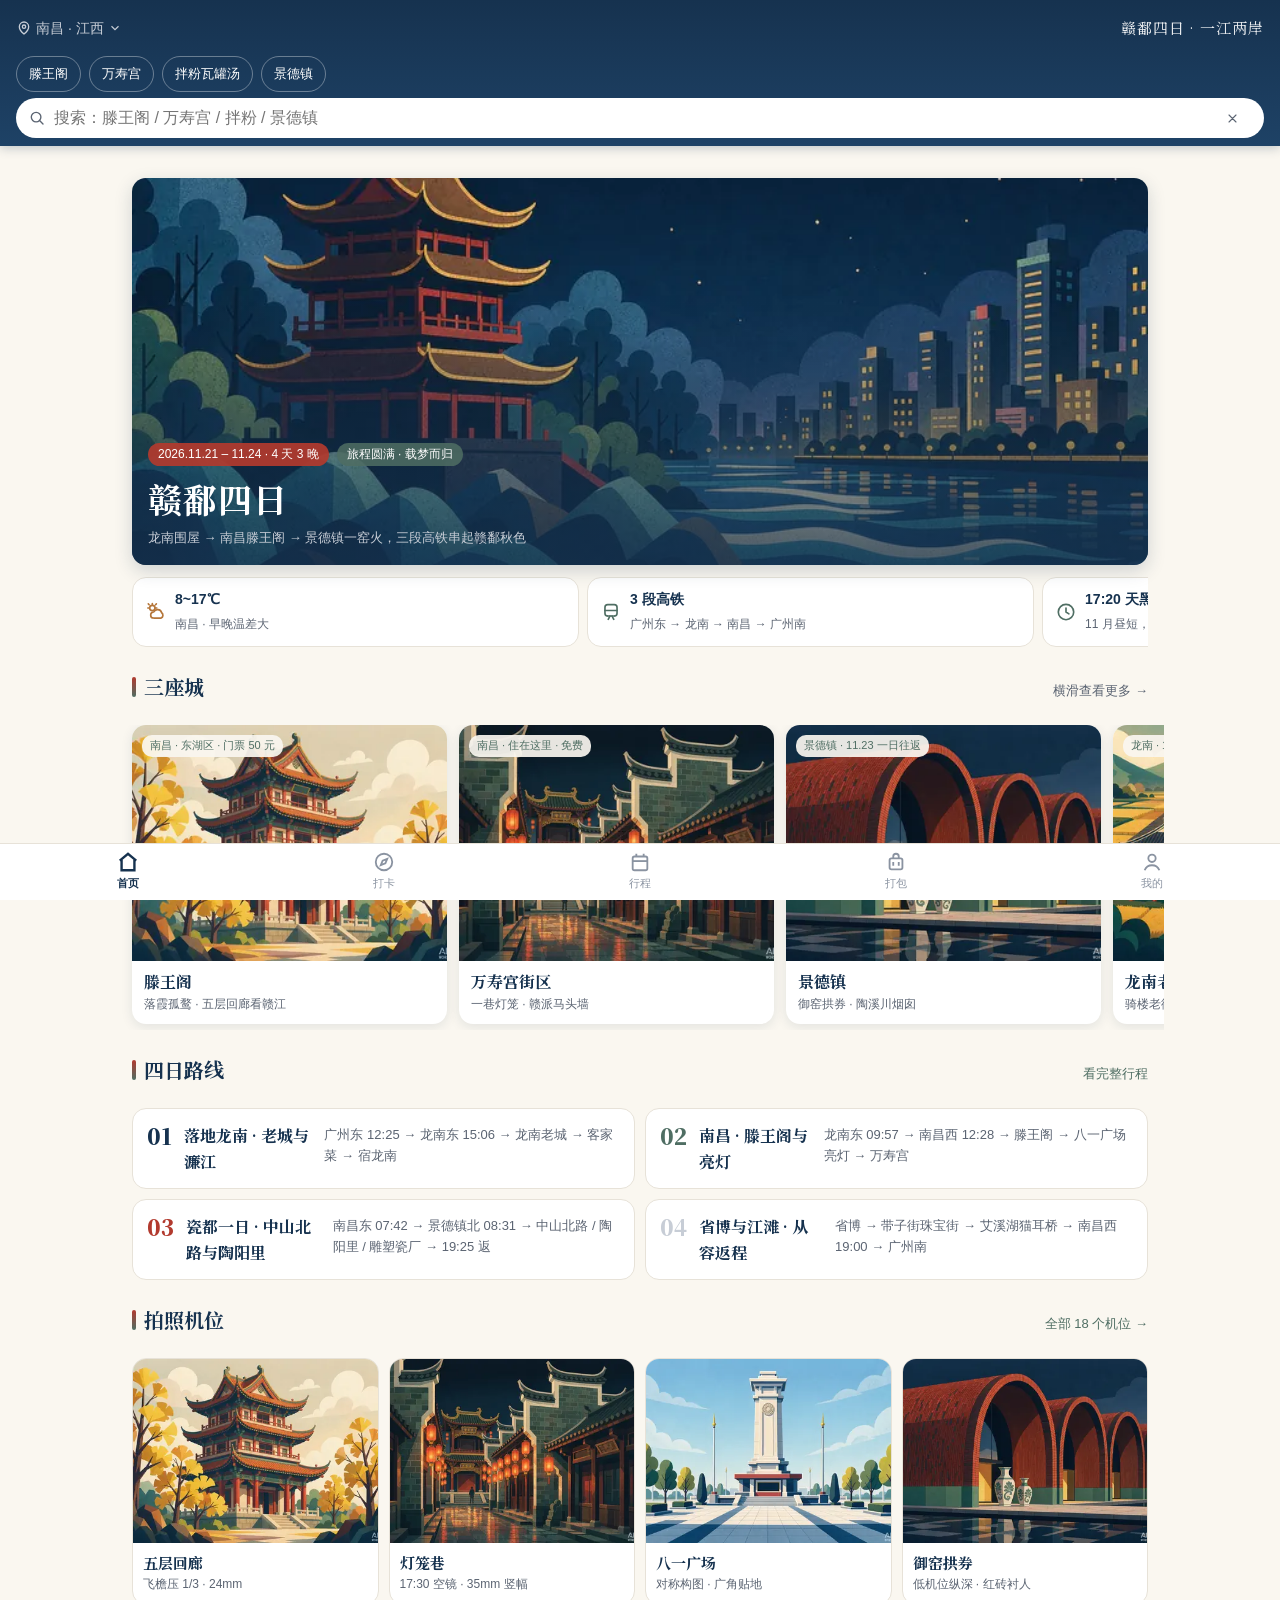
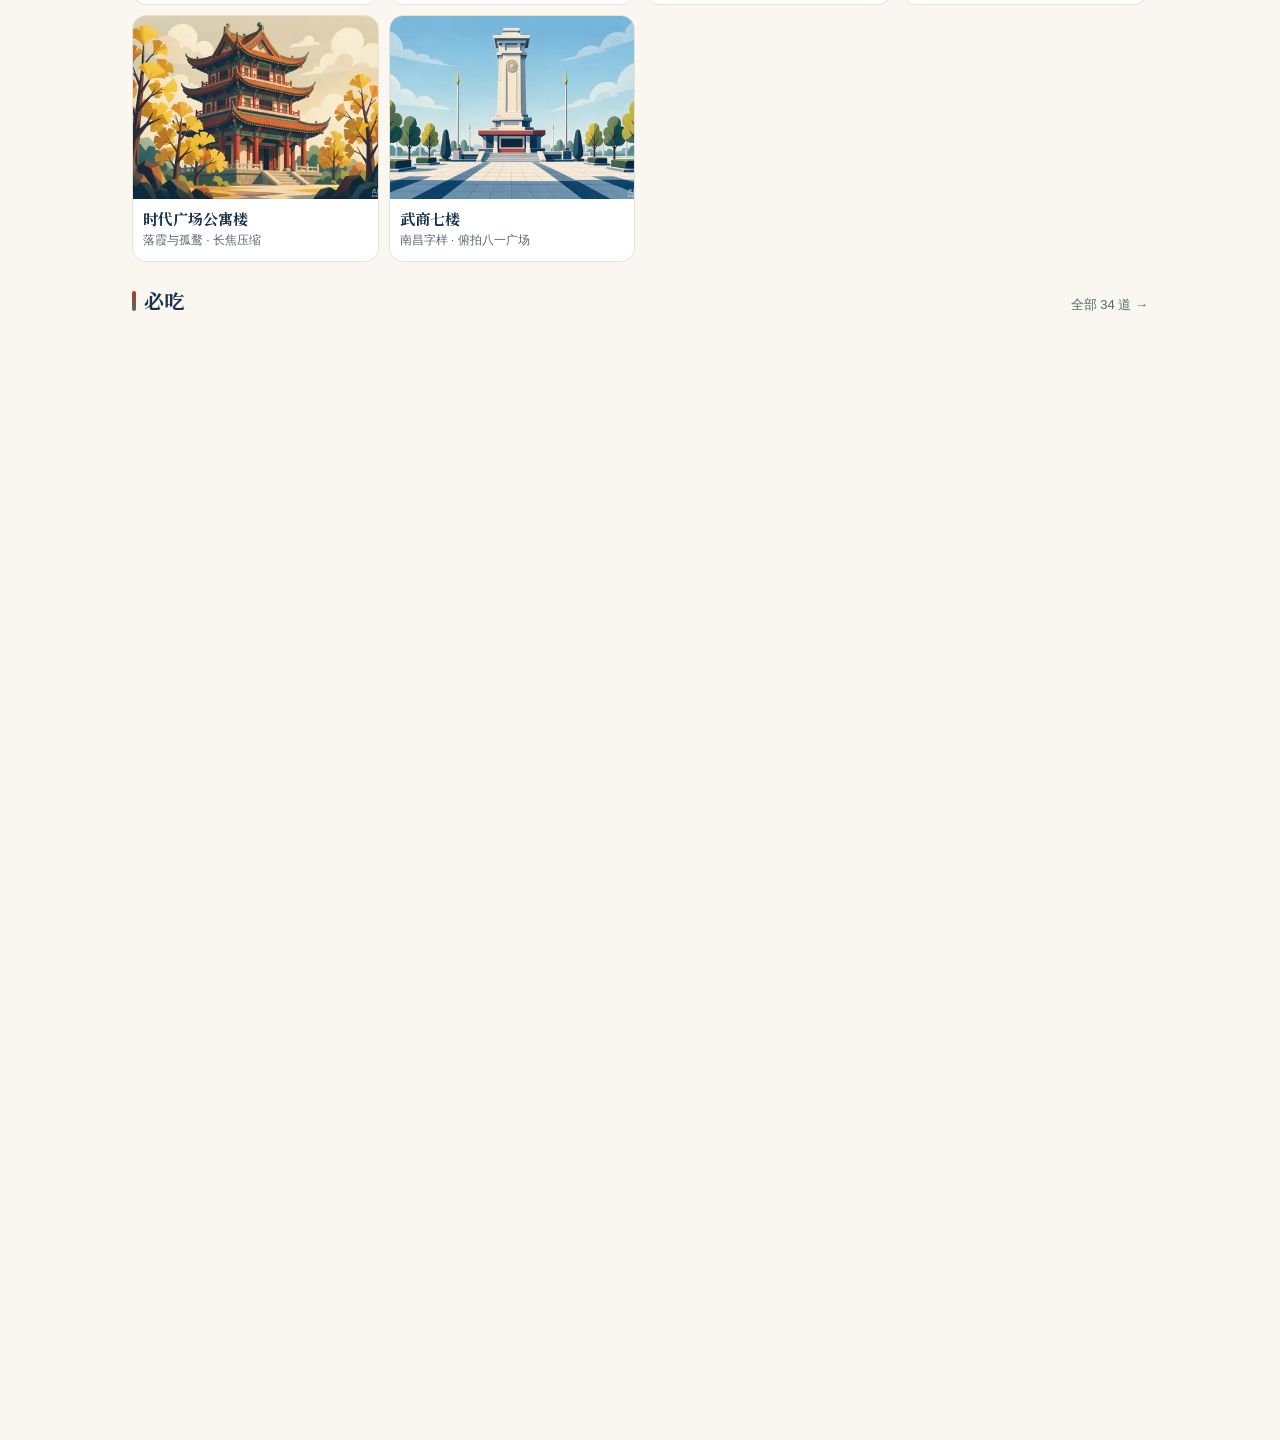
==== commit 86d09acb: "行程按新图重排：D2 滕王阁/八一亮灯/万寿宫，D3 中山北路/陶阳里/雕塑/陶溪川，D4 省博/带子街/艾溪湖 - 新增 7 条详情：中山北路、陶阳里、艾溪湖猫耳桥、鲲茶、其中早餐、回家吃饭、寻味三" ====
--- a/index.html
+++ b/index.html
@@ -205,23 +205,23 @@
   <div class="route-grid">
     <button class="route-card" data-goto="trip">
       <span class="route-num r1">01</span>
-      <h3>落地龙南 · 围屋的下午</h3>
+      <h3>落地龙南 · 老城与濂江</h3>
       <p>广州东 12:25 → 龙南东 15:06 → 龙南老城 → 客家菜 → 宿龙南</p>
     </button>
     <button class="route-card" data-goto="trip">
       <span class="route-num r2">02</span>
-      <h3>高铁北上 · 滕王阁与灯笼</h3>
-      <p>龙南东 09:57 → 南昌西 12:28 → 万寿宫 → 滕王阁 → 秋水广场</p>
+      <h3>南昌 · 滕王阁与亮灯</h3>
+      <p>龙南东 09:57 → 南昌西 12:28 → 滕王阁 → 八一广场亮灯 → 万寿宫</p>
     </button>
     <button class="route-card" data-goto="trip">
       <span class="route-num r3">03</span>
-      <h3>瓷都一日 · 南昌东往返</h3>
-      <p>南昌东 07:42 → 景德镇北 08:31 → 陶溪川 / 御窑 → 夜返南昌</p>
+      <h3>瓷都一日 · 中山北路与陶阳里</h3>
+      <p>南昌东 07:42 → 景德镇北 08:31 → 中山北路 / 陶阳里 / 雕塑瓷厂 → 19:25 返</p>
     </button>
     <button class="route-card" data-goto="trip">
       <span class="route-num r4">04</span>
-      <h3>老城半日 · 从容返程</h3>
-      <p>珠宝街拌粉 → 绳金塔 → 省博替补 → 南昌西 19:00 → 广州南</p>
+      <h3>省博与江滩 · 从容返程</h3>
+      <p>省博 → 带子街珠宝街 → 艾溪湖猫耳桥 → 南昌西 19:00 → 广州南</p>
     </button>
   </div>
 
@@ -324,10 +324,10 @@
       <p>围屋这次不去，反而多出一个不赶路的傍晚，骑楼灯刚亮，江边有人遛狗……</p>
       <span class="note-meta">Day 1 · 龙南老城</span>
     </article>
-    <article class="note-card" data-detail="n-qiushui-fountain">
-      <h3>秋水广场没开喷泉，但江风很好</h3>
-      <p>到的时候喷泉在检修，人群散得很快，反而得到一段安静的江滩……</p>
-      <span class="note-meta">Day 2 · 秋水广场</span>
+    <article class="note-card" data-detail="n-taoyangli">
+      <h3>陶阳里的红砖，比想象中安静</h3>
+      <p>从中山北路拐进来，街区一下子低了半度，红砖拱券一层层往里退……</p>
+      <span class="note-meta">Day 3 · 陶阳里</span>
     </article>
   </div>
   <p class="sec-more"><a class="sec-link" href="trip.html" data-goto="trip">看这 4 天完整行程 →</a></p>
--- a/css/style.css
+++ b/css/style.css
@@ -857,3 +857,14 @@
 
 /* 口碑一般的店用灰标签：红色标签会误导成推荐 */
 .food-tag.muted { background: #7A8698; }
+
+/* ===== 行程里的景点链接（与菜名的红标签区分开，用靛蓝） ===== */
+.spot-link {
+  display: inline-block;
+  color: var(--indigo); font-weight: 500;
+  background: rgba(22,50,79,.07);
+  border-radius: 5px; padding: 1px 5px;
+  text-decoration: none;
+  transition: background-color .15s ease;
+}
+.spot-link:active { background: rgba(22,50,79,.18); }
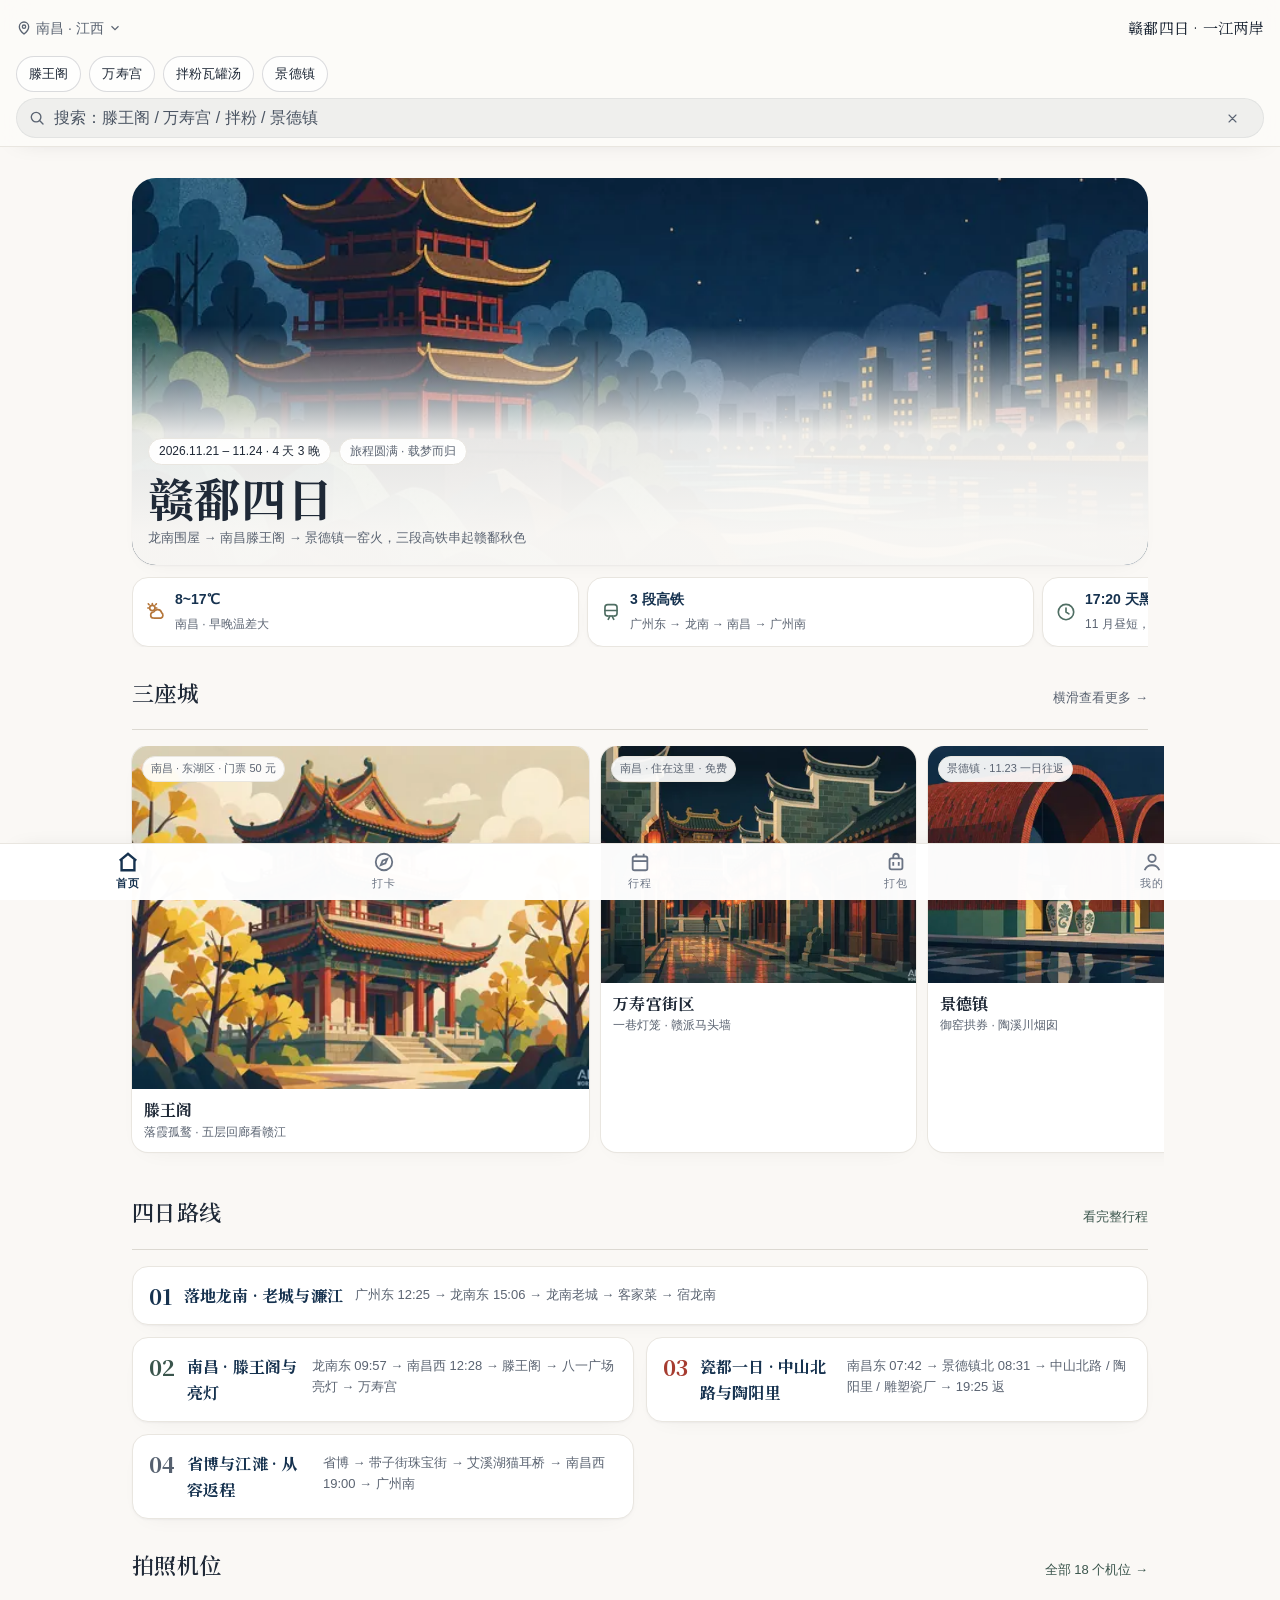
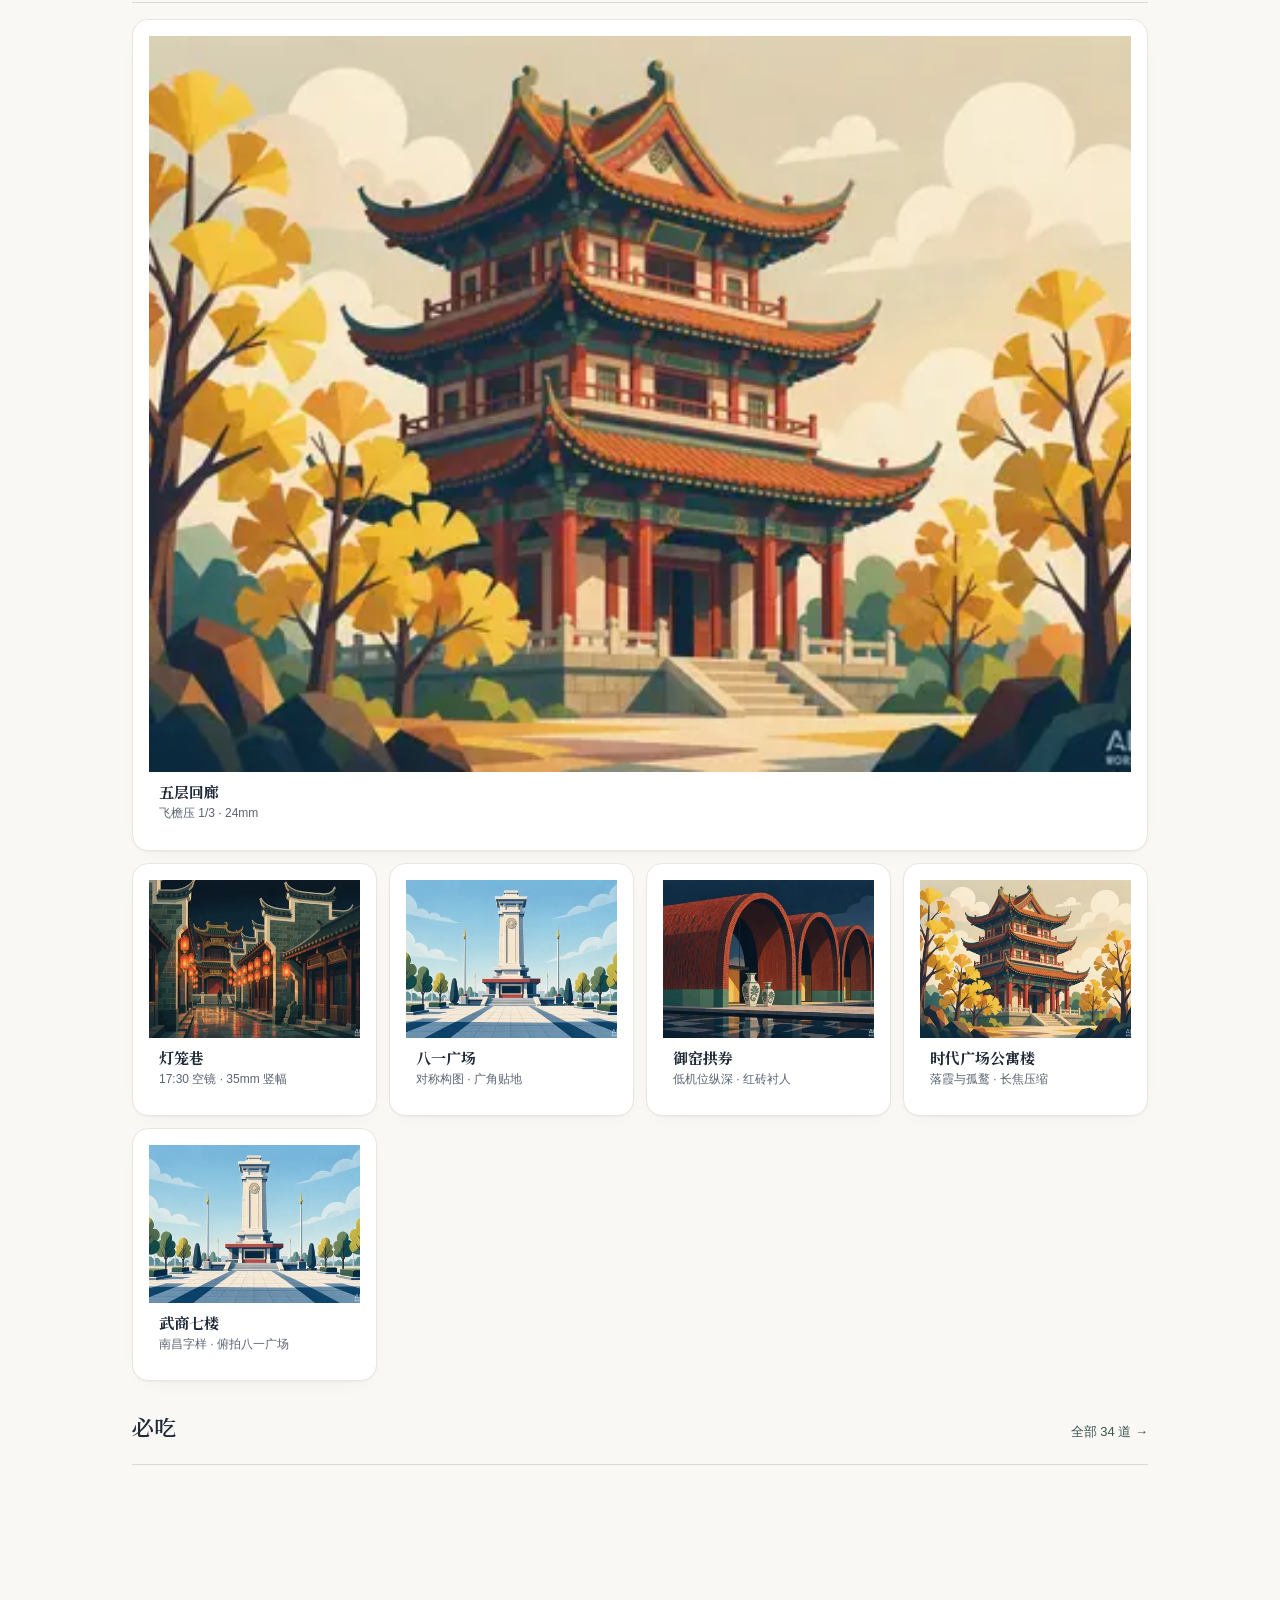
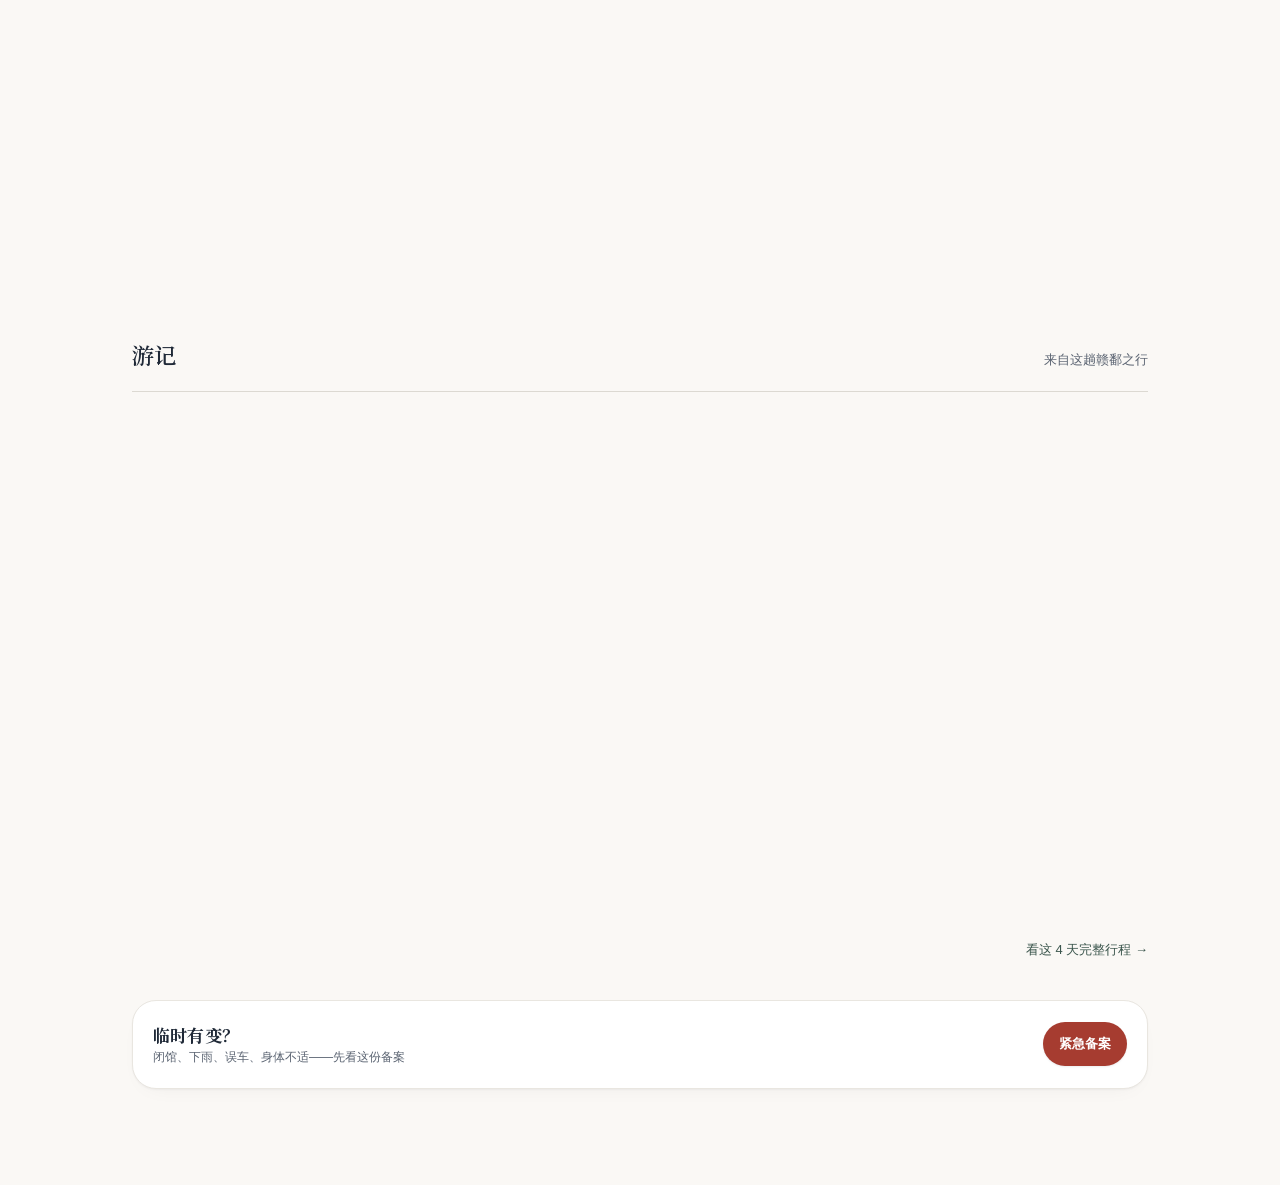
==== commit ec7893a9: "UI 重构为 Bento 极简编辑风：纸白玻璃顶栏、hairline 分割线、首卡全宽网格、对比度修复；缓存 v23" ====
--- a/index.html
+++ b/index.html
@@ -3,7 +3,7 @@
 <head>
 <meta charset="UTF-8">
 <meta name="viewport" content="width=device-width, initial-scale=1.0, maximum-scale=1.0, user-scalable=no, viewport-fit=cover">
-<meta name="theme-color" content="#16324F">
+<meta name="theme-color" content="#FAF8F5">
 <meta name="mobile-web-app-capable" content="yes">
 <meta name="apple-mobile-web-app-capable" content="yes">
 <meta name="apple-mobile-web-app-status-bar-style" content="black-translucent">
--- a/css/style.css
+++ b/css/style.css
@@ -17,17 +17,65 @@
 }
 
 :root {
+  /* ===== v2.0 Bento 编辑风 token（01-visual-spec §B / 02-ux-review M4） ===== */
+  /* 品牌色（B-2：降饱和「印刷标点」） */
   --indigo: #16324F;
   --teal: #4F6E63;
-  --cta: #B23A2E;
-  --silver: #C7CDD6;
-  --bg: #FAF7F0;
+  --teal-ink: #3A554C;               /* 13px 及以下青瓷色小字（白底 8.13:1） */
+  --teal-tint: rgba(79,110,99,.08);
+  --cta: #A63C30;                    /* #B23A2E → #A63C30 降饱和，白字 6.34:1 */
+  --cta-deep: #8E3227;               /* CTA 按下态（白字 7.9:1） */
+  --cta-tint: rgba(166,60,48,.07);   /* warn / alert-item 底色 */
+  --slate: #55606F;                  /* #7A8698 → #55606F，白字 3.69 → 6.39:1 */
+  --silver: #C7CDD6;                 /* 降级为纯装饰（水印/禁用勾选），不作文字色 */
+  /* 底色与灰阶（B-1） */
+  --bg: #FAF8F5;                     /* 纸白画布 */
   --ink: #1F2937;
   --ink-2: #5B6472;
-  --card: #FFFFFF;
+  --ink-3: #6B7484;                  /* 最低一级文字：只许上白面 / 次级面，禁上画布（4.45:1） */
+  --card: #FFFFFF;                   /* 旧名保留兼容 */
+  --surface: #FFFFFF;
+  --surface-2: #F4F2EE;              /* 次级面：搜索场 / 图标底座 / me-stat / pack-note */
+  --hairline: #E9E6E0;               /* 实色 hairline（1x 屏不用 rgba，§F-4） */
+  --hairline-strong: #DCD9D2;        /* 结构线 */
+  /* --line 旧名保留兼容；规范 C-7 曾写 --line-strong，统一并入 --hairline-strong（M4 冲突取主名） */
   --line: #E7E2D8;
-  --radius: 14px;
-  --pad: 16px;           /* 移动端卡片边距 16px */
+  /* 圆角（B-4） */
+  --radius: 16px;                    /* --r-md 别名，14 → 16，兼容既有 20+ 处引用 */
+  --r-xs: 8px;
+  --r-sm: 12px;
+  --r-md: 16px;
+  --r-lg: 24px;
+  --r-pill: 999px;
+  /* 间距（B-6） */
+  --pad: 16px;           /* 移动端卡片边距 16px，不动 */
+  --sp-1: 4px;
+  --sp-2: 6px;           /* 顶栏行距，进吸顶偏移公式，不动 */
+  --sp-3: 8px;
+  --sp-4: 12px;          /* 网格 gap 10 → 12 */
+  --sp-5: 16px;          /* 卡片内边距 14 → 16 */
+  --sp-6: 20px;
+  --sp-7: 28px;
+  --sp-8: 48px;
+  /* 字阶 / 字距变量（M4：规范 C-1 引用的 --fs-3xs / --fs-nano / --ls-base / --ls-wide 全部补全，防回落 16px） */
+  --fs-nano: 11px;
+  --fs-micro: 12px;
+  --fs-3xs: 12.5px;
+  --fs-2xs: 13px;
+  --fs-xs: 14px;
+  --fs-body: 16px;
+  --ls-base: .01em;      /* 13px 以下小字字距（B-5）；正文 16px 一律 0 */
+  --ls-wide: .05em;      /* Nano 级全大写式小标签（Tab / 徽标） */
+  /* 阴影阶（B-3：全部中性投影，彩色投影禁用） */
+  --sh-1: 0 1px 2px rgba(16,24,40,.04), 0 8px 24px -16px rgba(16,24,40,.10);
+  --sh-2: 0 2px 4px rgba(16,24,40,.05), 0 18px 44px -24px rgba(16,24,40,.16);
+  --sh-panel: 0 24px 64px -24px rgba(16,24,40,.28);
+  --sh-press: inset 0 1px 3px rgba(16,24,40,.10);
+  /* 动效（B-7：唯一主曲线 expo-out，不做弹性回弹） */
+  --ease-out: cubic-bezier(.16,1,.3,1);
+  --dur-press: 120ms;
+  --dur: 200ms;
+  --dur-panel: 320ms;
   /* 标题字体：Noto Serif SC 由页面异步加载；未到货前用系统宋体兜底，避免字体切换时版式跳动 */
   --font-title: "Noto Serif SC", "Source Han Serif SC", "Songti SC", "SimSun", serif;
   --font-body: "PingFang SC", "Noto Sans SC", "Microsoft YaHei", sans-serif;
@@ -667,7 +715,8 @@
 #topBtn:active { transform: scale(.94); }
 
 /* ===== 可访问性 ===== */
-:focus-visible { outline: 3px solid var(--teal); outline-offset: 2px; border-radius: 4px; }
+/* M5: 去掉 border-radius:4px——它会覆盖胶囊按钮自身的 --r-pill，键盘聚焦时形状跳变；outline 跟随元素圆角即可 */
+:focus-visible { outline: 2px solid var(--indigo); outline-offset: 2px; }
 @media (prefers-reduced-motion: reduce) {
   html { scroll-behavior: auto; }
   *, *::before, *::after { animation: none !important; transition: none !important; }
@@ -868,3 +917,448 @@
   transition: background-color .15s ease;
 }
 .spot-link:active { background: rgba(22,50,79,.18); }
+
+/* ============================================================
+   v2.0 Bento Grid 极简编辑风 · 覆盖层（追加在文件末尾，靠源顺序赢过旧规则）
+   依据：outputs/ui-refresh/01-visual-spec.md §C/§D + 02-ux-review M1–M11
+   红线自查：顶栏无 border / 吸顶偏移 -56/-98 未动 / .hscroll 三件套等值 /
+   按钮 inline-flex 三件套未动 / toast transform 机制未动 / 无 !important 强改内联卡
+   ============================================================ */
+
+/* ---- 全局（§C-14 / 建议项4） ---- */
+body { letter-spacing: 0; }                          /* 正文 16px 中文不加字距（B-5 纪律） */
+
+/* ---- C-0 卡片族公共配方（M2/M3 修订版） ----
+   M3: .shop-route li（padding 10px 12px 10px 46px，编号圆点布局）与 .fav-row（64px 行高）
+   不在此块覆盖 padding，单独拆到下面无 padding 的组里 */
+.route-card, .craft-card, .food-item, .note-card,
+.ex-card, .cul-card, .pack-card, .guide-card,
+.plan-card, .me-item, .me-row {
+  background: var(--surface);
+  border: 1px solid var(--hairline);
+  border-radius: var(--r-md);                        /* 16px，Bento 格子圆角统一 */
+  padding: var(--sp-5);                              /* 14 → 16px */
+  box-shadow: var(--sh-1);
+  transition: box-shadow var(--dur) var(--ease-out),
+              border-color var(--dur) var(--ease-out),
+              transform var(--dur-press) var(--ease-out);
+}
+/* M3 拆分组：只要卡片外观，不动 padding（原值差异保留） */
+.fav-row, .shop-route li, .wx-item {
+  background: var(--surface);
+  border: 1px solid var(--hairline);
+  border-radius: var(--r-md);
+  box-shadow: var(--sh-1);
+  transition: box-shadow var(--dur) var(--ease-out),
+              border-color var(--dur) var(--ease-out),
+              transform var(--dur-press) var(--ease-out);
+}
+
+/* 状态规范：hover 抬起（仅精确指针） */
+@media (hover:hover) and (pointer:fine) {
+  .route-card:hover, .craft-card:hover, .food-item:hover, .note-card:hover,
+  .ex-card:hover, .cul-card:hover, .pack-card:hover, .guide-card:hover,
+  .plan-card:hover, .me-item:hover, .me-row:hover, .fav-row:hover, .wx-item:hover {
+    box-shadow: var(--sh-2);
+    border-color: var(--hairline-strong);
+    transform: translateY(-1px);
+  }
+}
+/* 按下：下沉 + hairline 加深，替代旧 opacity:.82
+   M2: 显式 opacity:1 一次性覆盖旧规则（.dest-card:active…{opacity:.82} 与 .fav-row:active{opacity:.82}），
+   半透明白卡在纸面画布上等于"卡片消失"，反馈方向是错的 */
+.dest-card:active, .route-card:active, .craft-card:active, .food-item:active,
+.note-card:active, .ex-card:active, .cul-card:active, .guide-card:active,
+.plan-card:active, .me-item:active, .me-row:active, .fav-row:active,
+.shop-route li:active {
+  transform: scale(.985);
+  box-shadow: var(--sh-press);
+  border-color: var(--hairline-strong);
+  opacity: 1;                                        /* M2 */
+}
+.me-item:active { background: var(--surface); }      /* 覆盖旧的青瓷淡底，压感走 scale+inset 阴影 */
+.me-row:active   { background: var(--surface-2); }
+.pack-card li:active { background: var(--surface-2); }  /* 勾选行按下反馈（li 是可点元素） */
+
+/* ---- C-1 导航壳：顶栏近白玻璃 + 墨字（全站唯一 backdrop-filter） ----
+   ⚠️ padding / top 偏移一个字符不改（B-8 守恒公式）；hairline 只走 box-shadow，禁 border-top */
+.topbar {
+  position: sticky; top: 0; z-index: 50;
+  background: rgba(252,251,249,.88);
+  -webkit-backdrop-filter: blur(14px) saturate(130%);
+  backdrop-filter: blur(14px) saturate(130%);
+  color: var(--ink);
+  padding: calc(6px + env(safe-area-inset-top)) var(--pad) 8px;
+  box-shadow: 0 1px 0 var(--hairline), 0 8px 24px -20px rgba(16,24,40,.25);
+}
+/* M8: 不支持 backdrop-filter 的环境自动降级为近实底，避免文字与滚动内容锐利透出 */
+@supports not ((backdrop-filter: blur(1px)) or (-webkit-backdrop-filter: blur(1px))) {
+  .topbar { background: rgba(252,251,249,.97); }
+}
+.topbar-title { color: var(--ink); opacity: 1; letter-spacing: .02em; }
+.loc-btn { color: var(--ink-2); }
+.loc-btn:active { color: var(--ink); background: rgba(31,41,55,.06); border-radius: var(--r-pill); }
+
+/* iOS 式内嵌浅灰搜索场（height:40px 不动，进偏移公式） */
+.search-wrap {
+  margin-top: 6px;
+  height: 40px;
+  border-radius: var(--r-pill);
+  background: rgba(31,41,55,.055);
+  box-shadow: inset 0 0 0 1px rgba(31,41,55,.06);
+}
+/* M6: placeholder 用 #4B5563——--ink-2 在暗照片玻璃合成底 #D9D9D8 上仅 4.22:1，不达标 */
+#searchInput::placeholder { color: #4B5563; opacity: 1; }
+.search-ico, .search-clear { color: var(--ink-2); }
+
+/* 热词胶囊（36px 不动；无外投影——.hot-chips overflow-x:auto 会裁出硬边） */
+.hot-chips button,
+.hot-chips .chip-link {
+  min-height: 36px;
+  padding: 0 12px;
+  border: 1px solid rgba(31,41,55,.16);
+  border-radius: var(--r-pill);
+  background: rgba(255,255,255,.62);
+  color: var(--ink);                                 /* ink-2 在暗照片 worst case 不稳，留安全边际 */
+  font-size: var(--fs-3xs);                          /* M4: token 补全，12.5px 不回落 */
+  letter-spacing: var(--ls-base);
+}
+.hot-chips button:active,
+.hot-chips .chip-link:active { background: rgba(31,41,55,.08); border-color: rgba(31,41,55,.28); }
+
+/* 底部 Tab：浅色、无 blur（底栏永不做 blur） */
+.tabbar {
+  background: rgba(255,255,255,.98);
+  border-top: 1px solid var(--hairline);             /* 底栏无偏移公式，可用 border */
+  box-shadow: 0 -8px 24px -20px rgba(16,24,40,.18);
+  contain: layout paint;
+}
+.tab {
+  color: var(--ink-3);                               /* 3.10 → 4.71:1（E-6） */
+  font-size: var(--fs-nano);                         /* M4: 11px 不回落 16px */
+  letter-spacing: var(--ls-wide);
+  transition: color var(--dur) var(--ease-out);
+}
+.tab svg { transition: transform var(--dur-press) var(--ease-out); }
+.tab:active { background: rgba(31,41,55,.06); border-radius: var(--r-sm); }
+.tab:active svg { transform: translateY(-1px); }
+.tab.active { color: var(--indigo); font-weight: 600; }
+
+/* ---- C-2 Banner：照片 + 纸色白雾 + 墨字 ----
+   ⚠️ 三个 stop 的透明度不得调淡（.banner-sub 13px 靠 α≥.92 达 4.5:1） */
+.banner { border-radius: var(--r-lg); box-shadow: var(--sh-1); }   /* 14 → 24，hero 级 */
+.banner-text {
+  padding: var(--sp-5);
+  background: linear-gradient(180deg,
+      rgba(251,249,246,0)   38%,
+      rgba(251,249,246,.90) 66%,
+      rgba(251,249,246,.98) 92%);
+  color: var(--ink);
+  text-shadow: none;                                 /* 白雾自足，墨字不需要 */
+}
+.banner-text h1 { font-size: 34px; line-height: 1.16; letter-spacing: .01em; font-weight: 700; }
+.banner-sub { color: var(--ink-2); margin-top: var(--sp-1); }
+.banner-tag {
+  background: rgba(255,255,255,.94);
+  border: 1px solid var(--hairline);
+  color: var(--ink);                                 /* 原红底撤销 */
+  border-radius: var(--r-pill); padding: 3px 10px;
+}
+.cd-chip {
+  background: rgba(255,255,255,.94);
+  border: 1px solid var(--hairline);
+  color: var(--ink-2);
+  border-radius: var(--r-pill); padding: 3px 10px;
+}
+
+/* ---- C-3 区块标题：渐变竖条删除，改通栏 hairline 长线 ---- */
+.sec-head { margin: var(--sp-7) 0 16px; position: relative; padding-bottom: 10px; }
+.sec-head::after {
+  content: ""; position: absolute; left: 0; right: 0; bottom: 0;
+  height: 1px; background: var(--hairline-strong);
+}
+.sec-head h2 {
+  font-size: 22px; font-weight: 600; letter-spacing: .02em; color: var(--ink);
+  padding-left: 0;                                   /* 竖条占位一并清掉 */
+}
+.sec-head h2::before { content: none; }              /* ⚠️ 旧渐变竖条必须显式关闭 */
+.sec-link { color: var(--teal-ink); }
+.sec-link:active { color: var(--indigo); }           /* 建议项5: 按下加深而非变浅 */
+.sec-sub { color: var(--ink-2); }                    /* 画布上 ink-3 只有 4.45:1（B-1 ⚠），保持 ink-2 */
+.sec-more { margin-top: var(--sp-4); }
+
+/* ---- C-4 目的地横滑卡：图片卡 hairline 走外描边 box-shadow（inset 会被 img 盖住） ---- */
+.dest-card {
+  border-radius: var(--r-md);
+  background: var(--surface);
+  box-shadow: 0 0 0 1px var(--hairline), var(--sh-1);
+  transition: box-shadow var(--dur) var(--ease-out), transform var(--dur-press) var(--ease-out);
+}
+.dest-card:active {
+  transform: scale(.985); opacity: 1;
+  box-shadow: 0 0 0 1px var(--hairline-strong), var(--sh-press);
+}
+.dest-badge {
+  background: rgba(255,255,255,.92);
+  border: 1px solid var(--hairline);
+  color: var(--ink-2);                               /* 11px 暗照片 5.20:1 */
+  border-radius: var(--r-pill); padding: 3px 8px;
+}
+.dest-card h3 { font-size: 16px; letter-spacing: .01em; color: var(--ink); }
+.dest-card p  { color: var(--ink-2); }
+/* D-4 flex 版 Bento：首卡（滕王阁）放大，只动 flex-basis，.hscroll 三件套一字不动 */
+.dest-card:first-child { flex-basis: 78%; }
+
+/* D-1 目的地横滑三件套允许只改 padding-bottom：给阴影留落地空间 */
+.hscroll { padding-bottom: 14px; }
+
+/* ---- C-5 主题路线 / 机位 / 美食 / 游记 ---- */
+.route-card h3 { letter-spacing: .01em; }
+.route-num { font-weight: 700; }
+.route-num.r2 { color: var(--teal-ink); }
+.route-num.r4 { color: var(--slate); }               /* --silver 1.60:1 ❌ → 6.39 ✅（E-6） */
+.craft-card h3 { font-size: 15px; color: var(--ink); }
+.craft-card p  { color: var(--ink-2); }
+.food-item { padding: var(--sp-4) var(--sp-5); }     /* 10/12 → 12/16 */
+.food-item img, .food-ic { border-radius: var(--r-sm); }
+.food-ic { background: var(--surface-2); color: var(--teal-ink); }
+.food-item h3 { color: var(--ink); }
+.food-item p  { color: var(--ink-2); }
+.food-tag { background: var(--cta); color: #fff; border-radius: var(--r-pill); }
+.food-tag.muted { background: var(--slate); }        /* 3.69 → 6.39:1（E-6） */
+.note-card h3 { color: var(--ink); }
+.note-card p  { color: var(--ink-2); }
+.note-meta { color: var(--teal-ink); background: var(--teal-tint); }
+
+/* ---- C-6 行程时间线 ---- */
+.day-card { padding: var(--sp-5); }
+.day-card::after {   /* 砖雕锯齿水印保留（品牌记忆点），收敛到 6px / 更低 alpha */
+  height: 6px;
+  background: repeating-linear-gradient(90deg,
+    rgba(22,50,79,.07) 0 10px, transparent 10px 20px,
+    rgba(166,60,48,.07) 20px 30px, transparent 30px 40px);
+}
+.day-head h3 { color: var(--ink); }
+.day-badge { border-radius: var(--r-sm); font-variant-numeric: tabular-nums; background: var(--indigo); }
+.day-badge.d2 { background: var(--teal-ink); }
+.day-badge.d3 { background: var(--cta); }
+.day-badge.d4 { background: var(--slate); }          /* 3.69 → 6.39:1（E-6） */
+.stop-list li { border-top: 1px solid var(--hairline); }   /* dashed → 实线，编辑风不要虚线 */
+.stop-list .t { color: var(--teal-ink); }
+.stop-list b  { color: var(--ink); font-weight: 600; }
+.stop-list p  { color: var(--ink-2); }
+.stop-list li.eat { background: rgba(166,60,48,.05); border-top-color: rgba(166,60,48,.14); }  /* 建议项4: 旧 CTA 色残留 */
+.train-line { background: var(--surface-2); border: 1px solid var(--hairline); border-radius: var(--r-sm); }
+.train-line .tr-no { font-variant-numeric: tabular-nums; }
+
+/* ---- C-7 打包清单 ---- */
+.pack-card h3 { color: var(--ink); }
+.pack-card li { border-top: 1px solid var(--hairline); }
+/* 复选框描边是非文字边界，需 ≥3:1：--hairline-strong(1.25:1) 只是装饰线，这里用 #7A8698（3.53:1，E-5） */
+.pack-card li::before { border: 2px solid #7A8698; }
+.pack-card li.done { color: var(--ink-3); }          /* 2.55 → 4.71:1（E-6） */
+.pack-card.warn { background: var(--cta-tint); border-color: rgba(166,60,48,.25); }
+.pack-card.tip  { background: var(--teal-tint); border-color: rgba(79,110,99,.25); }
+.pack-note { background: var(--surface-2); border: 1px dashed var(--hairline-strong); }
+.pack-note b { color: var(--teal-ink); }
+
+/* ---- C-8 「我的」页：渐变深底撤销 → 白卡 ---- */
+.me-hero {
+  background: var(--surface);
+  border: 1px solid var(--hairline);
+  border-radius: var(--r-lg);                        /* 24px，hero 级 */
+  padding: var(--sp-6);
+  box-shadow: var(--sh-1);
+  color: var(--ink);
+}
+.me-hero h2 { font-size: 20px; letter-spacing: .01em; color: var(--ink); }
+.me-hero-meta { color: var(--ink-2); }
+.me-avatar { background: var(--surface-2); color: var(--teal); border-radius: var(--r-md); }
+.me-stat  { background: var(--surface-2); border-radius: var(--r-sm); }
+.me-stat b  { font-size: 18px; color: var(--ink); font-variant-numeric: tabular-nums; }
+.me-stat i  { color: var(--ink-2); }                 /* --silver 2.9:1 ❌（E-6） */
+.me-item b, .me-row b { color: var(--ink); }
+.me-item i, .me-row i { color: var(--ink-2); }
+.me-row .ic-go { color: var(--ink-3); }
+.me-ico, .me-ic { background: var(--teal-tint); color: var(--teal-ink); }
+.me-row.danger .me-ic { background: rgba(166,60,48,.10); color: var(--cta); }  /* 建议项4 */
+.fav-btn.on { background: rgba(166,60,48,.10); }    /* 建议项4 */
+.ref-row { border-color: rgba(166,60,48,.32); }     /* 建议项4 */
+.ref-row .me-ic { background: rgba(166,60,48,.10); color: var(--cta); }
+.eat-link { background: rgba(166,60,48,.09); }      /* 建议项4 */
+.eat-link:active { background: rgba(166,60,48,.22); }
+
+/* ---- C-9 按钮：三件套 + nowrap 原样保留（硬约束），只换外观 ---- */
+.btn-cta {
+  display: inline-flex; align-items: center; justify-content: center;
+  text-align: center; white-space: nowrap;
+  background: var(--cta); color: #fff;
+  border-radius: var(--r-pill);
+  padding: 0 20px; min-height: 44px; font-size: 15px; font-weight: 600;
+  box-shadow: 0 1px 2px rgba(16,24,40,.08);          /* 彩色投影撤销（B-3） */
+  transition: background-color var(--dur) var(--ease-out), transform var(--dur-press) var(--ease-out);
+}
+.btn-cta:active { background: var(--cta-deep); transform: scale(.97); box-shadow: var(--sh-press); }
+.btn-ghost {
+  display: inline-flex; align-items: center; justify-content: center;
+  text-align: center; white-space: nowrap;
+  border: 1px solid rgba(31,41,55,.18); color: var(--ink);
+  border-radius: var(--r-pill);
+  padding: 0 16px; min-height: 44px; font-size: 14px;
+  background: var(--surface);
+  transition: background-color var(--dur) var(--ease-out), border-color var(--dur) var(--ease-out);
+}
+.btn-ghost:active { background: rgba(31,41,55,.06); border-color: rgba(31,41,55,.30); }
+/* 注意：.consult .btn-cta 的 13px/16px 覆盖（特异性更高）不受此处影响 */
+
+/* ---- C-10 咨询条：渐变撤销 → 白卡，CTA 保持朱红 ---- */
+.consult {
+  margin-top: var(--sp-7);
+  background: var(--surface);
+  border: 1px solid var(--hairline);
+  border-radius: var(--r-lg);
+  padding: var(--sp-6);
+  box-shadow: var(--sh-1);
+  color: var(--ink);
+}
+.consult h3 { font-size: 17px; letter-spacing: .01em; }
+.consult p  { color: var(--ink-2); }
+
+/* ---- C-11 探索页 ---- */
+.explore-tabs button {
+  border: 1px solid var(--hairline); background: var(--surface);
+  border-radius: var(--r-pill); color: var(--ink-2);
+  transition: background-color var(--dur) var(--ease-out), color var(--dur) var(--ease-out), border-color var(--dur) var(--ease-out);
+}
+.explore-tabs button:active { background: rgba(31,41,55,.06); }
+.explore-tabs button.active { background: var(--ink); border-color: var(--ink); color: #fff; }  /* 墨色选中胶囊 14.68:1 */
+.ex-card b { color: var(--ink); }
+.ex-card i { color: var(--ink-3); }                  /* 减彩：teal → 墨灰（白底 4.71 ✅） */
+.ex-card p { color: var(--ink-2); }
+
+/* ---- C-12 详情浮层（@keyframes slideUp 两套版本均不动，只换 animation 参数） ---- */
+.detail-mask { background: rgba(31,41,55,.45); }
+.detail-panel {
+  background: var(--surface);
+  border-radius: var(--r-lg) var(--r-lg) 0 0;        /* 20 → 24 */
+  box-shadow: var(--sh-panel);
+  animation: slideUp var(--dur-panel) var(--ease-out);
+}
+.detail-close {
+  background: rgba(255,255,255,.94);
+  border: 1px solid var(--hairline);
+  box-shadow: var(--sh-1);
+}
+.detail-close:active { background: var(--surface-2); transform: scale(.92); }
+.detail-body h2 { font-size: 24px; letter-spacing: .01em; font-weight: 600; color: var(--ink); }
+.detail-body p  { font-size: 16px; color: var(--ink); }   /* ⚠️ 15 → 16，正文硬约束（E-6） */
+.detail-body ul { color: var(--ink-2); }
+.book-bar {
+  background: rgba(255,255,255,.98);
+  border-top: 1px solid var(--hairline);
+  box-shadow: none;                                   /* 原上投影撤销，hairline 足够 */
+}
+.book-price b { font-variant-numeric: tabular-nums; color: var(--cta); }
+.book-price i { color: var(--ink-2); }
+
+/* ---- C-13 Toast / 回顶按钮 ----
+   toast：transform/opacity/translate3d(-50%,…) 机制一字不动，仅 timing function 换 expo-out */
+.toast {
+  background: rgba(31,41,55,.96); color: #fff;
+  border-radius: var(--r-md);
+  box-shadow: var(--sh-2);
+  transition: transform .22s var(--ease-out), opacity .18s ease;
+}
+/* M7: #topBtn 定稿保留靛蓝底白图标（B-2 口径，供可达性更强），只换中性投影 */
+#topBtn {
+  background: var(--indigo); color: #fff;
+  box-shadow: var(--sh-2);
+  opacity: 1;
+}
+#topBtn:active { background: var(--indigo); transform: scale(.94); }
+
+/* ---- C-14 全局 ---- */
+.h-ico { color: var(--teal-ink); }
+/* pattern-edge 装饰纹样同步新 CTA 色（建议项4） */
+.pattern-edge::before {
+  border-image: repeating-linear-gradient(45deg,
+      rgba(22,50,79,.09) 0 8px, rgba(79,110,99,.07) 8px 16px,
+      rgba(166,60,48,.08) 16px 24px, rgba(199,205,214,.10) 24px 32px) 6;
+}
+
+/* ---- M9: .culture-hero 渐变撤销（E-6 漏网违规，cq-sub --silver ≈3.5:1 ❌） ---- */
+.culture-hero {
+  background: var(--surface);
+  border: 1px solid var(--hairline);
+  border-radius: var(--r-lg);
+  padding: var(--sp-6);
+  box-shadow: var(--sh-1);
+  color: var(--ink);
+}
+.cq-line { font-size: 22px; font-weight: 600; letter-spacing: .02em; color: var(--indigo); }
+.cq-sub  { color: var(--ink-2); }
+
+/* ---- M11: .alert-item 可粘贴规则块（--cta-tint 体系） ---- */
+.alert-item {
+  background: var(--cta-tint);
+  border: 1px solid rgba(166,60,48,.18);
+  border-left: 3px solid var(--cta);                 /* 3px 左边框跟随新 CTA 色 */
+}
+
+/* ---- 建议项6: .wx-item 纳入卡片语言（补阴影） ---- */
+.wx-item { border-color: var(--hairline); box-shadow: var(--sh-1); }
+
+/* ---- 建议项7: 网格 gap 10 → 12 统一走 token，防漏改一半 ---- */
+.route-grid, .craft-grid, .food-list, .note-list, .explore-grid,
+.me-grid, .me-rows, .pack-grid, .cul-list, .guide-grid, .plan-grid {
+  gap: var(--sp-4);
+}
+
+/* ============================================================
+   §D Bento 网格（M1 修订版）
+   铁律（改写后）：过滤型网格（route/craft/note/guide）最多允许「首元素」跨列，
+   只用 grid-column: 1/-1，禁止 span 2，禁止 :last-child/:nth-child(n) 全宽——
+   display:none 不改 DOM 序，稀疏自动放置下奇数普通卡 + 末卡 1/-1 必现行中空洞。
+   仅 trip/pack 两页（无搜索框）保留末卡/warn/tip 全宽。
+   ============================================================ */
+
+/* D-2 .craft-grid（index 6 张，受搜索过滤）：仅首卡（滕王阁回廊）全宽 */
+.craft-grid > :first-child { grid-column: 1 / -1; }
+
+/* D-6 .pack-grid（pack 页无搜索框）：warn / tip 两张提示卡全宽成横幅 */
+.pack-card.warn, .pack-card.tip { grid-column: 1 / -1; }
+
+/* ---- 640 断点 ---- */
+@media (min-width: 640px) {
+  /* 建议项8: Display 46px（B-5）——与下方 detail-panel 一并放进本块 */
+  .banner-text h1 { font-size: 46px; }
+
+  /* D-1 .route-grid 仅首页（trip 页 data-page="trip" 不受影响，保持均分）：仅首卡全宽（M1） */
+  body[data-page="home"] .route-grid > :first-child { grid-column: 1 / -1; }
+
+  /* D-3 .note-list（index 6 篇，受搜索过滤）：仅头条全宽（M1 删除 :nth-child(4)） */
+  .note-list > :first-child { grid-column: 1 / -1; }
+
+  /* D-7 .guide-grid（explore 1 个容器 6 张，受搜索过滤）：仅首卡全宽（M1 删除 :last-child） */
+  .guide-grid > :first-child { grid-column: 1 / -1; }
+
+  /* D-5 .plan-grid（trip 页无搜索框）：首卡全宽 + 末卡全宽收平（10 张 = 1+4+1 无空洞） */
+  .plan-grid > :first-child,
+  .plan-grid > :last-child { grid-column: 1 / -1; }
+
+  /* D-4 首卡 640-1023 55% */
+  .dest-card:first-child { flex-basis: 55%; }
+
+  /* C-12 ≥640 浮层：与移动端同圆角/阴影，避免 640 上下跳变（keyframes 本体不动） */
+  .detail-panel { border-radius: var(--r-lg); box-shadow: var(--sh-panel); }
+}
+
+/* ---- 1024 断点 ---- */
+@media (min-width: 1024px) {
+  /* D-7: 4 列下 6 张卡做首末跨列会留洞，恢复均分 */
+  .guide-grid > :first-child { grid-column: auto; }
+  /* D-5: 3 列下首卡全宽 + 9 张恰好 3 行，末卡全宽会多出一行，重置 */
+  .plan-grid > :last-child { grid-column: auto; }
+  /* D-4 首卡 ≥1024 45% */
+  .dest-card:first-child { flex-basis: 45%; }
+}
